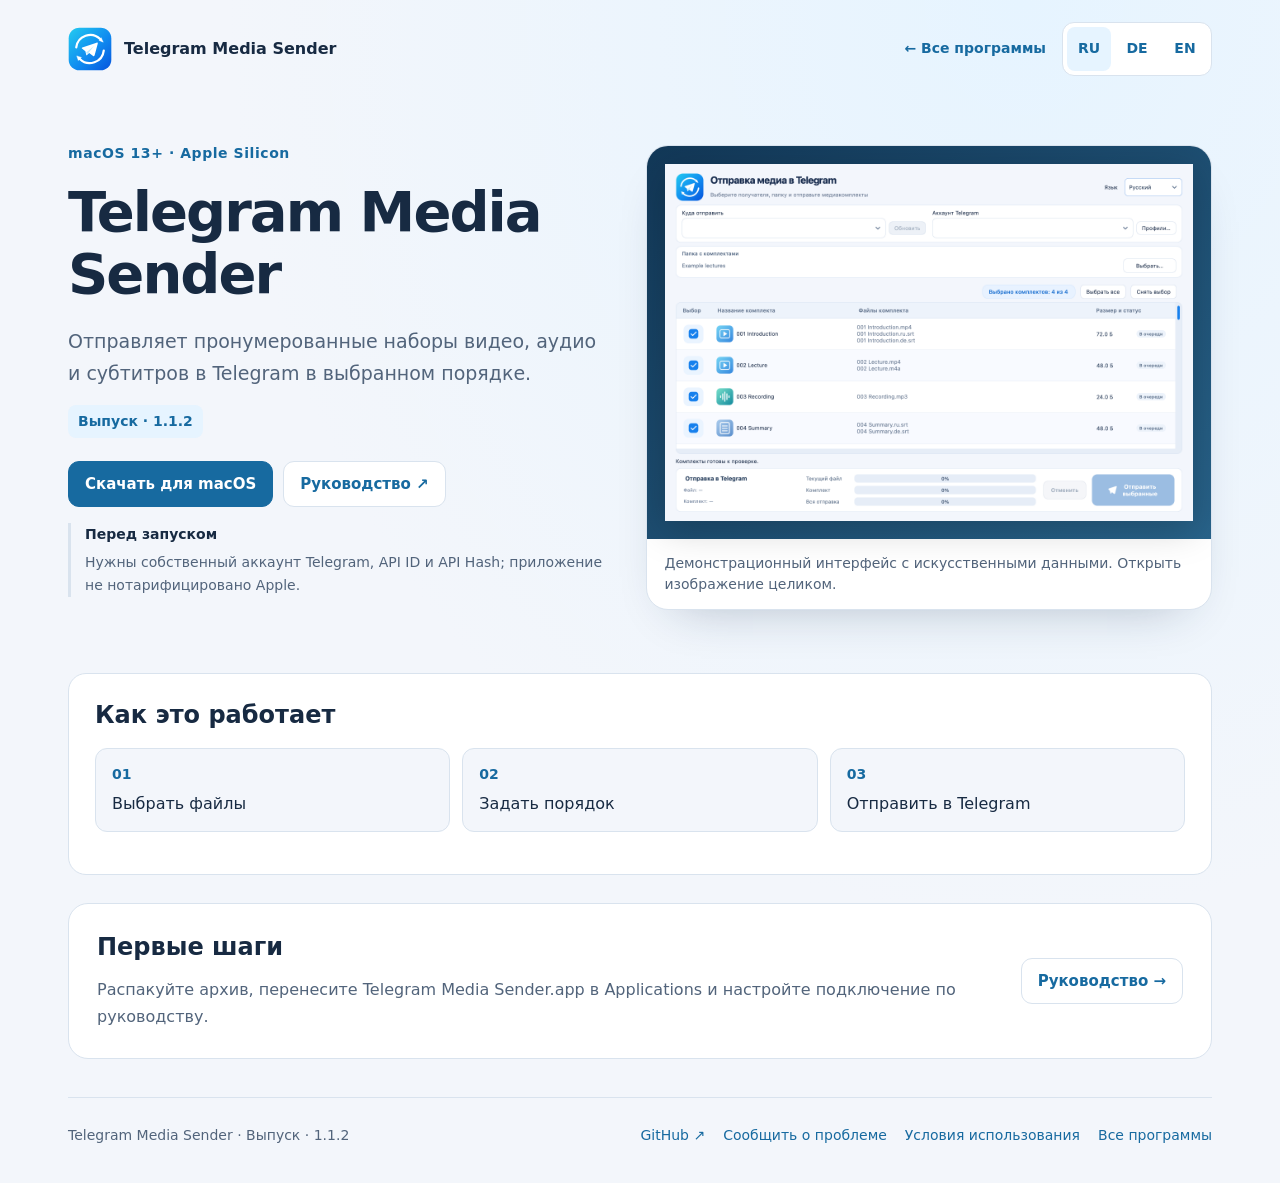
==== index.html @ 4ed30ca7 "Polish localized website navigation, screenshots and mobile layouts" ====
<!doctype html>
<html lang="ru"><head><meta charset="utf-8"><meta name="viewport" content="width=device-width,initial-scale=1"><meta name="description" content="Отправляет пронумерованные наборы видео, аудио и субтитров в Telegram в выбранном порядке."><title>Telegram Media Sender — Руководство · Выпуск · 1.1.2</title><link rel="icon" href="presentation-icon.svg"><link rel="stylesheet" href="presentation.css?v=20261022"></head>
<body style="--accent:#176aa0;--tint:#e6f4ff;--hero:#123858;--hero-end:#28638a"><div class="shell"><header class="top"><a class="brand" href="index-ru.html"><img src="presentation-icon.svg" width="44" height="44" alt="">Telegram Media Sender</a><div class="navigation"><a class="catalog-link" href="https://popovantondev.github.io/popovantondev/index-ru.html">← Все программы</a><nav class="languages" aria-label="Language"><a href="index-ru.html" lang="ru" hreflang="ru" aria-current="page">RU</a><a href="index-de.html" lang="de" hreflang="de">DE</a><a href="index-en.html" lang="en" hreflang="en">EN</a></nav></div></header>
<main id="content"><section class="product-hero"><div class="copy"><p class="eyebrow">macOS 13+ · Apple Silicon</p><h1>Telegram Media Sender</h1><p class="lead">Отправляет пронумерованные наборы видео, аудио и субтитров в Telegram в выбранном порядке.</p><span class="status release">Выпуск · 1.1.2</span><div class="actions"><a class="button primary" href="https://github.com/popovantondev/TelegramMediaSender/releases/tag/v1.1.2">Скачать для macOS</a><a class="button" href="Guide-ru.html">Руководство ↗</a></div><p class="requirements"><strong>Перед запуском</strong>Нужны собственный аккаунт Telegram, API ID и API Hash; приложение не нотарифицировано Apple.</p></div><figure class="preview"><a href="docs/images/app-ru.png"><img src="docs/images/app-ru.png" alt="Telegram Media Sender — Демонстрационный интерфейс с искусственными данными. Открыть изображение целиком." decoding="async"></a><figcaption>Демонстрационный интерфейс с искусственными данными. Открыть изображение целиком.</figcaption></figure></section>
<section class="process" aria-labelledby="process-title"><h2 id="process-title">Как это работает</h2><ol class="flow"><li>Выбрать файлы</li><li>Задать порядок</li><li>Отправить в Telegram</li></ol></section><section class="start"><div><h2>Первые шаги</h2><p>Распакуйте архив, перенесите Telegram Media Sender.app в Applications и настройте подключение по руководству.</p></div><div class="actions"><a class="button" href="Guide-ru.html">Руководство →</a></div></section></main>
<footer><span>Telegram Media Sender · Выпуск · 1.1.2</span><nav><a href="https://github.com/popovantondev/TelegramMediaSender">GitHub ↗</a><a href="https://github.com/popovantondev/TelegramMediaSender/issues/new/choose">Сообщить о проблеме</a><a href="https://github.com/popovantondev/TelegramMediaSender#readme">Условия использования</a><a href="https://popovantondev.github.io/popovantondev/index-ru.html">Все программы</a></nav></footer></div></body></html>
---- presentation.css ----
:root{color-scheme:light;--bg:#f3f6fb;--panel:#fff;--ink:#172a42;--muted:#52647b;--line:#d9e3ee;--accent:#225fba;--tint:#eaf2ff;--hero:#112d50;--hero-end:#23578d}
*{box-sizing:border-box}html{scroll-behavior:smooth;scroll-padding-top:24px}body{margin:0;background:radial-gradient(ellipse at 80% 0,var(--tint),transparent 55%),var(--bg);color:var(--ink);font:16px/1.65 system-ui,-apple-system,"Segoe UI",sans-serif}a{color:var(--accent);text-underline-offset:4px}a:focus-visible,summary:focus-visible{outline:3px solid var(--accent);outline-offset:4px}img{max-width:100%;height:auto}h1,h2,p{overflow-wrap:anywhere}h1{font-size:clamp(32px,4.5vw,56px);line-height:1.1;letter-spacing:-.035em;margin:12px 0 22px}h2{font-size:24px;line-height:1.3;margin:0 0 14px}p{margin:0 0 16px}.shell{max-width:1200px;margin:auto;padding:0 28px}.top{display:flex;justify-content:space-between;align-items:center;gap:20px;flex-wrap:wrap;padding:22px 0}.brand{display:flex;align-items:center;gap:12px;text-decoration:none;color:var(--ink);font-weight:750}.brand img{width:44px;height:44px;object-fit:contain}.navigation{display:flex;gap:16px;align-items:center;flex-wrap:wrap}.catalog-link{font-size:14px;font-weight:650;text-decoration:none}.languages{display:flex;gap:4px;border:1px solid var(--line);border-radius:12px;padding:4px;background:var(--panel)}.languages a{display:inline-flex;min-width:44px;min-height:44px;align-items:center;justify-content:center;border-radius:8px;text-decoration:none;font-size:14px;font-weight:700}.languages a[aria-current]{background:var(--tint)}.product-hero{display:grid;grid-template-columns:minmax(0,1fr) minmax(0,1.05fr);gap:38px;align-items:center;margin:20px 0 36px}.copy{min-width:0;padding:24px 0}.eyebrow{color:var(--accent);font-size:14px;font-weight:700;letter-spacing:.04em}.lead{font-size:19px;color:var(--muted)}.status{display:inline-block;border-radius:8px;padding:5px 10px;background:var(--tint);font-size:14px;font-weight:700;color:var(--accent)}.actions{display:flex;align-items:center;flex-wrap:wrap;gap:10px;margin:23px 0 16px}.button{display:inline-flex;align-items:center;justify-content:center;min-height:46px;padding:10px 16px;border:1px solid var(--line);border-radius:11px;background:var(--panel);color:var(--accent);font-size:15px;line-height:1.4;font-weight:700;text-decoration:none;max-width:100%;overflow-wrap:anywhere}.button.primary{background:var(--accent);color:#fff;border-color:var(--accent)}.button:hover{filter:brightness(.96)}.requirements{font-size:14px;color:var(--muted);padding-left:14px;border-left:3px solid var(--line)}.requirements strong{display:block;color:var(--ink);margin-bottom:5px}.preview{margin:0;min-width:0;border:1px solid var(--line);border-radius:22px;overflow:hidden;background:var(--panel);box-shadow:0 22px 50px -30px #162b4855}.preview>a{display:grid;place-items:center;padding:18px;background:linear-gradient(145deg,var(--hero),var(--hero-end));min-height:260px}.preview img{display:block;width:auto;max-width:100%;max-height:520px;object-fit:contain;filter:drop-shadow(0 8px 18px #0003)}figcaption{font-size:14px;color:var(--muted);padding:14px 18px;line-height:1.5}.process{border:1px solid var(--line);border-radius:18px;background:var(--panel);padding:26px;margin:26px 0}.flow{list-style:none;display:grid;grid-template-columns:repeat(3,minmax(0,1fr));padding:0;gap:12px;counter-reset:step}.flow li{padding:14px 16px;border:1px solid var(--line);border-radius:12px;background:var(--bg);overflow-wrap:anywhere}.flow li:before{counter-increment:step;content:counter(step,decimal-leading-zero);display:block;font-size:14px;color:var(--accent);font-weight:700;margin-bottom:5px}.start{display:grid;grid-template-columns:minmax(0,1fr) auto;gap:24px;align-items:center;padding:28px;border-radius:20px;background:var(--panel);border:1px solid var(--line);margin:28px 0 38px}.start p{color:var(--muted);margin:0}.start .actions{margin:0}.notice{padding:14px 16px;background:var(--tint);border-radius:12px;font-size:15px;color:var(--ink)}footer{display:flex;gap:16px;flex-wrap:wrap;justify-content:space-between;border-top:1px solid var(--line);padding:26px 0 36px;font-size:14px;color:var(--muted)}footer nav{display:flex;gap:18px;flex-wrap:wrap}footer a{text-decoration:none}main:focus{outline:none}
@media(max-width:900px){.product-hero{gap:24px}.lead{font-size:17px}.shell{padding:0 22px}}
@media(max-width:760px){.product-hero{grid-template-columns:1fr;margin-top:0;gap:14px}.copy{padding:12px 0}.preview>a{min-height:0}.preview img{max-height:450px}.flow{grid-template-columns:1fr}.start{grid-template-columns:1fr;padding:22px}.process{padding:22px}.top{gap:14px}.navigation{width:100%;justify-content:space-between}.shell{padding:0 18px}}
@media(prefers-reduced-motion:reduce){html{scroll-behavior:auto}*,*:before,*:after{animation:none!important;transition:none!important}}
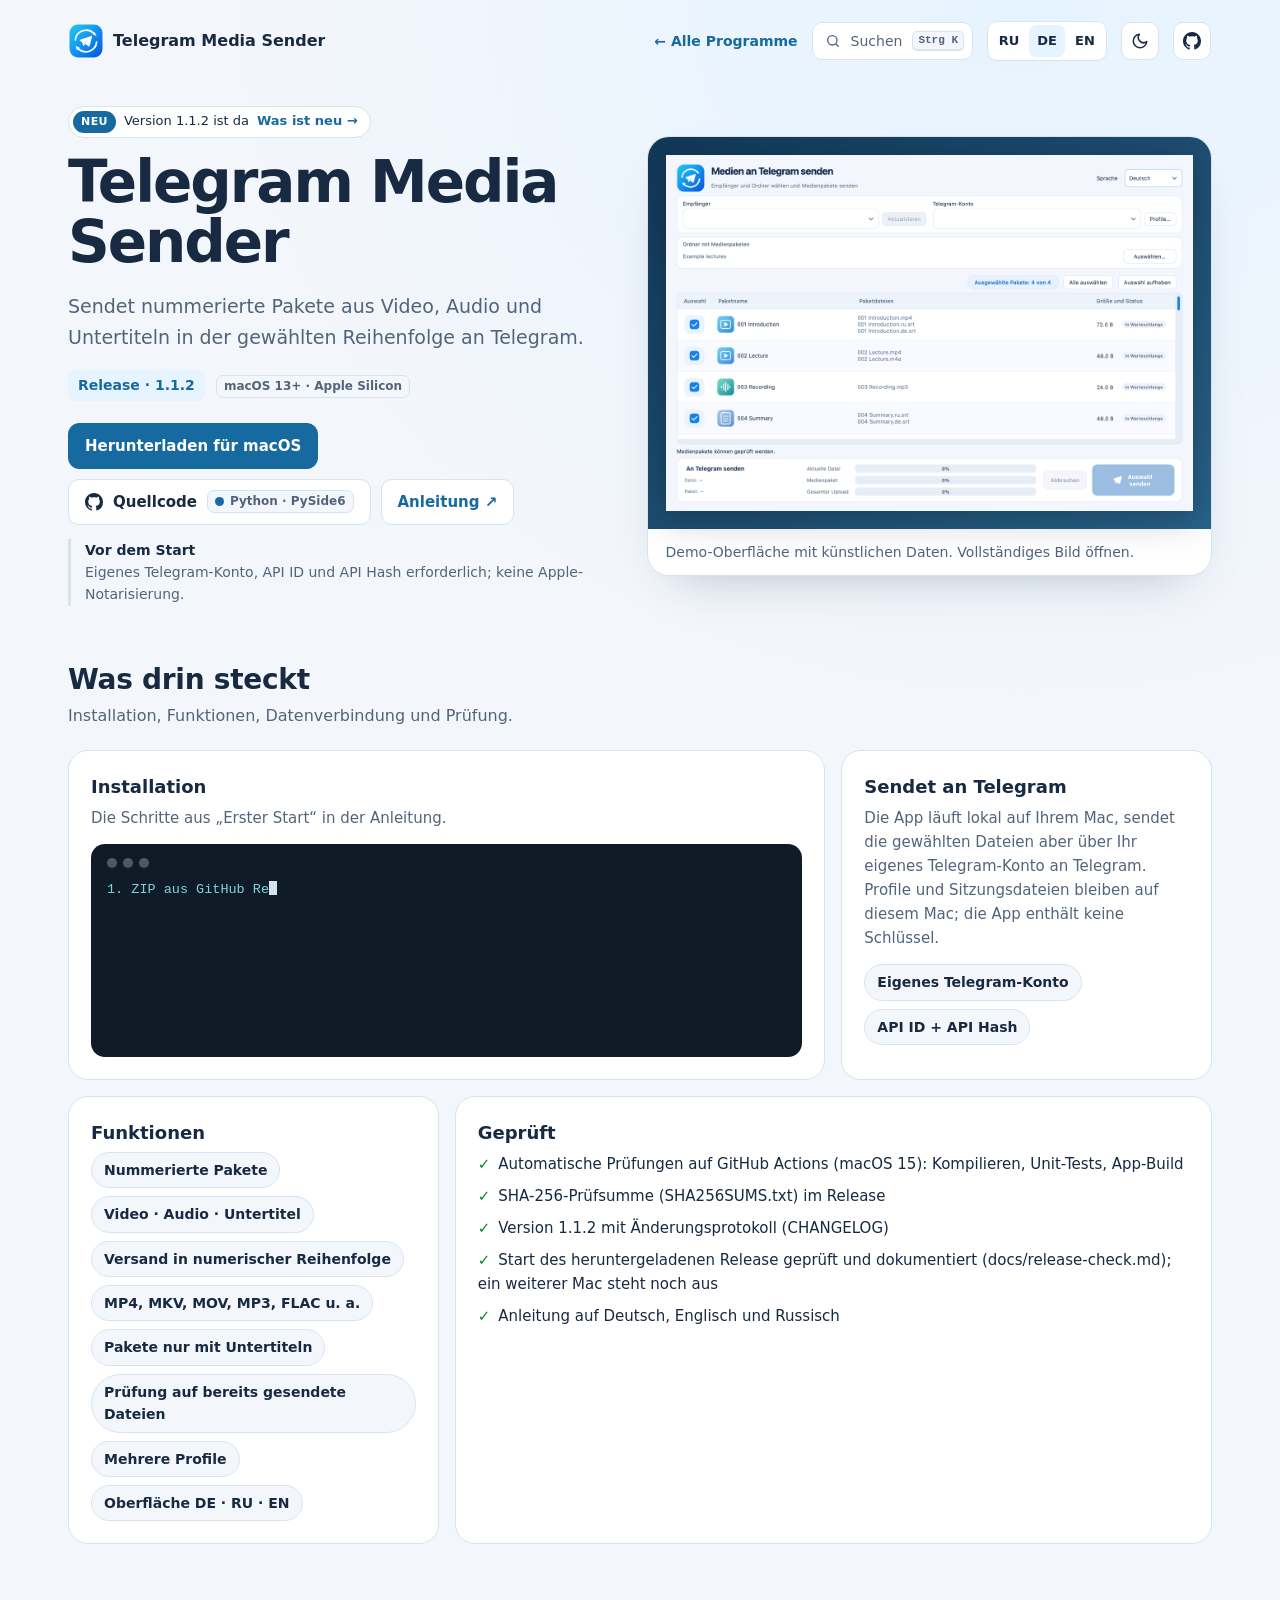
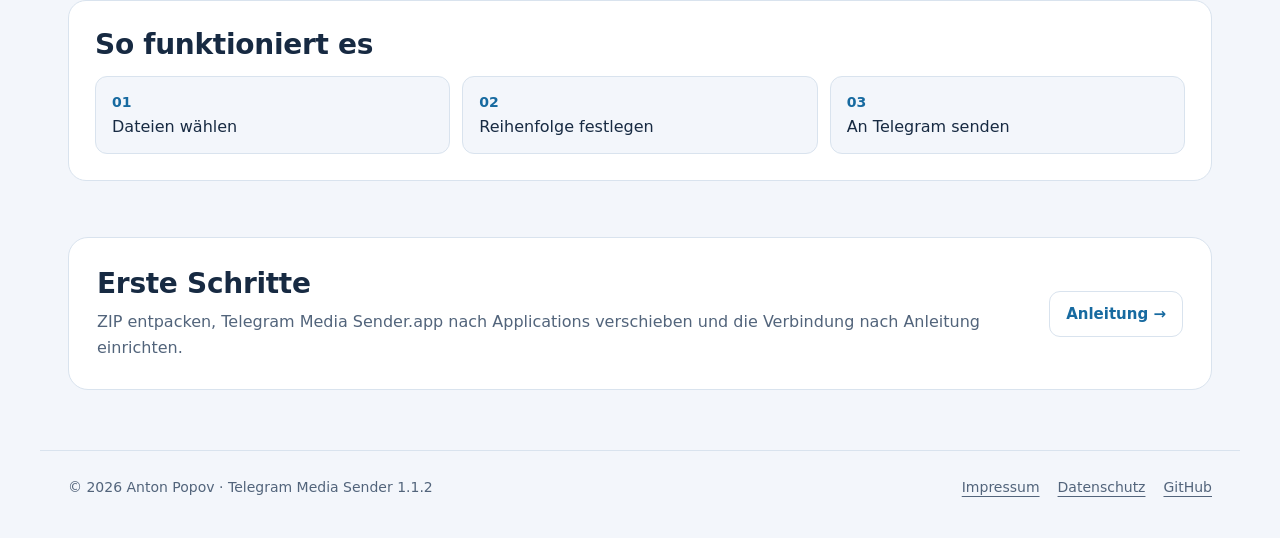
==== commit 9aad2167: "Polish project site and documentation - German root pages (index.html, README.md), English and Russi" ====
--- a/index.html
+++ b/index.html
@@ -1,6 +1,73 @@
 <!doctype html>
-<html lang="ru"><head><meta charset="utf-8"><meta name="viewport" content="width=device-width,initial-scale=1"><meta name="description" content="Отправляет пронумерованные наборы видео, аудио и субтитров в Telegram в выбранном порядке."><title>Telegram Media Sender — Руководство · Выпуск · 1.1.2</title><link rel="icon" href="presentation-icon.svg"><link rel="stylesheet" href="presentation.css?v=20261022"></head>
-<body style="--accent:#176aa0;--tint:#e6f4ff;--hero:#123858;--hero-end:#28638a"><div class="shell"><header class="top"><a class="brand" href="index-ru.html"><img src="presentation-icon.svg" width="44" height="44" alt="">Telegram Media Sender</a><div class="navigation"><a class="catalog-link" href="https://popovantondev.github.io/popovantondev/index-ru.html">← Все программы</a><nav class="languages" aria-label="Language"><a href="index-ru.html" lang="ru" hreflang="ru" aria-current="page">RU</a><a href="index-de.html" lang="de" hreflang="de">DE</a><a href="index-en.html" lang="en" hreflang="en">EN</a></nav></div></header>
-<main id="content"><section class="product-hero"><div class="copy"><p class="eyebrow">macOS 13+ · Apple Silicon</p><h1>Telegram Media Sender</h1><p class="lead">Отправляет пронумерованные наборы видео, аудио и субтитров в Telegram в выбранном порядке.</p><span class="status release">Выпуск · 1.1.2</span><div class="actions"><a class="button primary" href="https://github.com/popovantondev/TelegramMediaSender/releases/tag/v1.1.2">Скачать для macOS</a><a class="button" href="Guide-ru.html">Руководство ↗</a></div><p class="requirements"><strong>Перед запуском</strong>Нужны собственный аккаунт Telegram, API ID и API Hash; приложение не нотарифицировано Apple.</p></div><figure class="preview"><a href="docs/images/app-ru.png"><img src="docs/images/app-ru.png" alt="Telegram Media Sender — Демонстрационный интерфейс с искусственными данными. Открыть изображение целиком." decoding="async"></a><figcaption>Демонстрационный интерфейс с искусственными данными. Открыть изображение целиком.</figcaption></figure></section>
-<section class="process" aria-labelledby="process-title"><h2 id="process-title">Как это работает</h2><ol class="flow"><li>Выбрать файлы</li><li>Задать порядок</li><li>Отправить в Telegram</li></ol></section><section class="start"><div><h2>Первые шаги</h2><p>Распакуйте архив, перенесите Telegram Media Sender.app в Applications и настройте подключение по руководству.</p></div><div class="actions"><a class="button" href="Guide-ru.html">Руководство →</a></div></section></main>
-<footer><span>Telegram Media Sender · Выпуск · 1.1.2</span><nav><a href="https://github.com/popovantondev/TelegramMediaSender">GitHub ↗</a><a href="https://github.com/popovantondev/TelegramMediaSender/issues/new/choose">Сообщить о проблеме</a><a href="https://github.com/popovantondev/TelegramMediaSender#readme">Условия использования</a><a href="https://popovantondev.github.io/popovantondev/index-ru.html">Все программы</a></nav></footer></div></body></html>+<html lang="de">
+<head>
+<meta charset="utf-8">
+<meta name="viewport" content="width=device-width,initial-scale=1">
+<meta name="color-scheme" content="light dark">
+<meta name="description" content="Sendet nummerierte Pakete aus Video, Audio und Untertiteln in der gewählten Reihenfolge an Telegram.">
+<title>Telegram Media Sender — Anleitung · Release · 1.1.2</title>
+<link rel="icon" href="presentation-icon.svg">
+<script src="assets/kit/kit-theme.js"></script><link rel="stylesheet" href="assets/kit/kit.css?v=2026.11.05-1"><script src="assets/kit/programs.js?v=2026.11.05-1" defer></script><script src="assets/kit/kit.js?v=2026.11.05-1" defer></script>
+<link rel="stylesheet" href="presentation.css?v=2026.11.05-1">
+</head>
+<body class="ppk-page">
+<a class="ppk-skip" href="#main">Zum Inhalt</a>
+<div class="ppk-nav-wrap" id="ppk-nav-wrap">
+  <nav class="ppk-nav" aria-label="Hauptnavigation">
+    <a class="ppk-brand" href="index.html"><img src="presentation-icon.svg" alt="" width="34" height="34"><span>Telegram Media Sender</span></a>
+    <span class="ppk-spacer"></span>
+    <a class="ppk-back" href="https://popovantondev.github.io/popovantondev/index.html">← Alle Programme</a>
+    <button class="ppk-search-btn" type="button" data-ppk-open-search aria-label="Programme durchsuchen"><span>Suchen</span><kbd>Strg K</kbd></button>
+    <div class="ppk-langs"><a href="index-ru.html" lang="ru" hreflang="ru">RU</a><a href="index.html" lang="de" hreflang="de" aria-current="page">DE</a><a href="index-en.html" lang="en" hreflang="en">EN</a></div>
+    <button class="ppk-icon-btn ppk-theme-btn" type="button" data-ppk-theme aria-label="Farbschema wechseln"></button>
+    <a class="ppk-icon-btn ppk-gh-btn" href="https://github.com/popovantondev/TelegramMediaSender" aria-label="GitHub"></a>
+  </nav>
+</div>
+<main class="ppk-shell" id="main">
+<div class="ppk-hero">
+<div>
+<a class="ppk-pill" href="https://github.com/popovantondev/TelegramMediaSender/releases/tag/v1.1.2"><span class="ppk-new">NEU</span><span>Version 1.1.2 ist da</span> <span class="ppk-more">Was ist neu →</span></a>
+<h1>Telegram Media Sender</h1>
+<p class="ppk-lead">Sendet nummerierte Pakete aus Video, Audio und Untertiteln in der gewählten Reihenfolge an Telegram.</p>
+<span class="ppk-status">Release · 1.1.2</span> <span class="ppk-chip ppk-meta-chip">macOS 13+ · Apple Silicon</span>
+<div class="ppk-actions">
+<a class="ppk-btn ppk-btn-primary" href="https://github.com/popovantondev/TelegramMediaSender/releases/tag/v1.1.2">Herunterladen für macOS</a>
+<a class="ppk-btn ppk-btn-gh" href="https://github.com/popovantondev/TelegramMediaSender">Quellcode <span class="ppk-chip"><i class="ppk-dot"></i>Python · PySide6</span></a>
+<a class="ppk-btn" href="Guide-de.html">Anleitung ↗</a>
+</div>
+<p class="ppk-requirements"><strong>Vor dem Start</strong>Eigenes Telegram-Konto, API ID und API Hash erforderlich; keine Apple-Notarisierung.</p>
+
+</div>
+<figure class="ppk-preview">
+<div class="ppk-stage"><a href="docs/images/app-de.png"><img src="docs/images/app-de.png" alt="Telegram Media Sender — Demo-Oberfläche mit künstlichen Daten. Vollständiges Bild öffnen." decoding="async"></a></div>
+<figcaption>Demo-Oberfläche mit künstlichen Daten. Vollständiges Bild öffnen.</figcaption>
+</figure>
+</div>
+
+<section class="ppk-bento-section ppk-section ppk-reveal">
+<h2>Was drin steckt</h2>
+<p class="ppk-sub">Installation, Funktionen, Datenverbindung und Prüfung.</p>
+<div class="ppk-bento">
+<div class="ppk-tile ppk-wide"><h3>Installation</h3><p>Die Schritte aus „Erster Start“ in der Anleitung.</p><div class="ppk-term" role="group" aria-label="Installation"><div class="ppk-term-bar"><i></i><i></i><i></i></div><div class="ppk-term-out"><div class="ppk-ps">1. ZIP aus GitHub Releases laden und entpacken</div><div class="ppk-ps">2. App in den Ordner „Programme“ verschieben</div><div class="ppk-dim">   Blockiert Gatekeeper: Systemeinstellungen → Datenschutz &amp; Sicherheit → Dennoch öffnen</div><div class="ppk-ps">3. Profil mit Telefonnummer, API ID und API Hash anlegen</div><div class="ppk-ps">4. Anmeldecode eingeben, bei Bedarf das Passwort der Zwei-Schritt-Verifizierung</div><div class="ppk-ok">5. Chats laden, Zielchat wählen, Pakete markieren, senden</div></div></div></div>
+<div class="ppk-tile"><h3>Sendet an Telegram</h3><p>Die App läuft lokal auf Ihrem Mac, sendet die gewählten Dateien aber über Ihr eigenes Telegram-Konto an Telegram. Profile und Sitzungsdateien bleiben auf diesem Mac; die App enthält keine Schlüssel.</p><div class="ppk-chips"><span>Eigenes Telegram-Konto</span><span>API ID + API Hash</span></div></div>
+<div class="ppk-tile"><h3>Funktionen</h3><div class="ppk-chips"><span>Nummerierte Pakete</span><span>Video · Audio · Untertitel</span><span>Versand in numerischer Reihenfolge</span><span>MP4, MKV, MOV, MP3, FLAC u. a.</span><span>Pakete nur mit Untertiteln</span><span>Prüfung auf bereits gesendete Dateien</span><span>Mehrere Profile</span><span>Oberfläche DE · RU · EN</span></div></div>
+<div class="ppk-tile ppk-wide"><h3>Geprüft</h3><ul class="ppk-checks"><li>Automatische Prüfungen auf GitHub Actions (macOS 15): Kompilieren, Unit-Tests, App-Build</li><li>SHA-256-Prüfsumme (SHA256SUMS.txt) im Release</li><li>Version 1.1.2 mit Änderungsprotokoll (CHANGELOG)</li><li>Start des heruntergeladenen Release geprüft und dokumentiert (docs/release-check.md); ein weiterer Mac steht noch aus</li><li>Anleitung auf Deutsch, Englisch und Russisch</li></ul></div>
+</div>
+</section>
+
+<section class="ppk-section ppk-process ppk-reveal" aria-labelledby="process-title">
+<h2 id="process-title">So funktioniert es</h2>
+<ol class="ppk-flow"><li>Dateien wählen</li><li>Reihenfolge festlegen</li><li>An Telegram senden</li></ol>
+</section>
+
+<section class="ppk-section ppk-start ppk-reveal">
+<div><h2>Erste Schritte</h2><p>ZIP entpacken, Telegram Media Sender.app nach Applications verschieben und die Verbindung nach Anleitung einrichten.</p></div>
+<div class="ppk-actions"><a class="ppk-btn" href="Guide-de.html">Anleitung →</a></div>
+</section>
+</main>
+<footer class="ppk-footer">
+  <span>© 2026 Anton Popov · Telegram Media Sender 1.1.2</span>
+  <nav aria-label="Rechtliches"><a href="https://popovantondev.github.io/popovantondev/impressum.html">Impressum</a><a href="https://popovantondev.github.io/popovantondev/datenschutz.html">Datenschutz</a><a href="https://github.com/popovantondev/TelegramMediaSender">GitHub</a></nav>
+</footer>
+</body>
+</html>
--- a/assets/kit/kit.css
+++ b/assets/kit/kit.css
@@ -0,0 +1,244 @@
+/* popovantondev shared kit: tokens, header, search palette, components, footer.
+   Everything is prefixed ppk-. Pages set their accent in their own CSS (see demo.html).
+   Kit tokens have zero specificity (:where), so any page rule overrides them regardless of load order. */
+
+/* ---------- tokens ---------- */
+:where(:root){color-scheme:light;
+  --ppk-bg:#f3f6fb;--ppk-panel:#ffffff;--ppk-ink:#172a42;--ppk-muted:#52647b;--ppk-line:#d9e3ee;
+  --ppk-accent:#0f6f7c;--ppk-accent-ink:#ffffff;--ppk-tint:#e2f2f3;--ppk-hero:#0c3a45;--ppk-hero-end:#1b6b78;
+  --ppk-glass:rgba(255,255,255,.76);--ppk-term:#0f1b26;--ppk-term-ink:#d6e4ef;--ppk-term-ps:#7fd4dc;--ppk-term-ok:#6ee787;--ppk-term-dim:#8fa3b6;
+  --ppk-ok:#15803d;--ppk-ok-bg:#dcfce7;--ppk-ok-fg:#166534;--ppk-warn-bg:#fef3c7;--ppk-warn-fg:#92400e;
+  --ppk-focus:#1a5fd0;--ppk-shadow:0 22px 50px -30px rgba(22,43,72,.35);
+  --ppk-radius-s:8px;--ppk-radius-m:12px;--ppk-radius-l:20px;--ppk-radius-pill:999px;
+  --ppk-font:system-ui,-apple-system,"Segoe UI",sans-serif;--ppk-mono:ui-monospace,"Cascadia Code",Consolas,monospace;--ppk-shell:1200px}
+:where([data-theme="dark"]){color-scheme:dark;
+  --ppk-bg:#0c131b;--ppk-panel:#131d28;--ppk-ink:#e5edf5;--ppk-muted:#9badbf;--ppk-line:#233142;
+  --ppk-accent:#3cc1cc;--ppk-accent-ink:#03262b;--ppk-tint:#11343a;--ppk-hero:#082a32;--ppk-hero-end:#145a65;
+  --ppk-glass:rgba(19,29,40,.76);--ppk-term:#070d13;--ppk-term-ink:#d6e4ef;--ppk-term-ps:#7fd4dc;--ppk-term-ok:#6ee787;--ppk-term-dim:#8fa3b6;
+  --ppk-ok:#4ade80;--ppk-ok-bg:#14532d;--ppk-ok-fg:#bbf7d0;--ppk-warn-bg:#78350f;--ppk-warn-fg:#fde68a;
+  --ppk-focus:#7ab8ff;--ppk-shadow:0 22px 50px -30px rgba(0,0,0,.7)}
+@media (prefers-color-scheme:dark){:where(:root:not([data-theme])){color-scheme:dark;
+  --ppk-bg:#0c131b;--ppk-panel:#131d28;--ppk-ink:#e5edf5;--ppk-muted:#9badbf;--ppk-line:#233142;
+  --ppk-accent:#3cc1cc;--ppk-accent-ink:#03262b;--ppk-tint:#11343a;--ppk-hero:#082a32;--ppk-hero-end:#145a65;
+  --ppk-glass:rgba(19,29,40,.76);--ppk-term:#070d13;--ppk-term-ink:#d6e4ef;--ppk-term-ps:#7fd4dc;--ppk-term-ok:#6ee787;--ppk-term-dim:#8fa3b6;
+  --ppk-ok:#4ade80;--ppk-ok-bg:#14532d;--ppk-ok-fg:#bbf7d0;--ppk-warn-bg:#78350f;--ppk-warn-fg:#fde68a;
+  --ppk-focus:#7ab8ff;--ppk-shadow:0 22px 50px -30px rgba(0,0,0,.7)}}
+
+/* ---------- base (only inside pages that opt in with class ppk-page on body) ---------- */
+.ppk-page{margin:0;background:radial-gradient(ellipse at 80% 0,var(--ppk-tint),transparent 55%),var(--ppk-bg);background-attachment:fixed;color:var(--ppk-ink);font:16px/1.6 var(--ppk-font);transition:background-color .3s,color .3s}
+.ppk-page *,.ppk-page *::before,.ppk-page *::after{box-sizing:border-box}
+:where(.ppk-page a){color:var(--ppk-accent);text-underline-offset:4px}
+:where(.ppk-page img){max-width:100%;height:auto}
+:where(.ppk-page button){font:inherit;color:inherit}
+.ppk-page :focus-visible,.ppk-overlay :focus-visible,.ppk-nav-wrap :focus-visible,.ppk-footer :focus-visible{outline:3px solid var(--ppk-focus);outline-offset:3px}
+:where(.ppk-page h1),.ppk-title{font-size:clamp(34px,4.6vw,58px);line-height:1.05;letter-spacing:-.035em;margin:14px 0 18px}
+:where(.ppk-page h2),.ppk-h2{font-size:clamp(22px,2.4vw,28px);line-height:1.25;letter-spacing:-.01em;margin:0 0 6px}
+.ppk-page [hidden],.ppk-overlay[hidden]{display:none!important}
+.ppk-shell{max-width:var(--ppk-shell);margin:0 auto;padding:0 28px}
+.ppk-section{margin:56px 0;position:relative}
+.ppk-sub{color:var(--ppk-muted);margin:0 0 22px}
+.ppk-sr-only{position:absolute!important;width:1px;height:1px;margin:-1px;padding:0;overflow:hidden;clip:rect(0 0 0 0);white-space:nowrap;border:0}
+.ppk-skip{position:absolute;left:12px;top:-60px;z-index:200;background:var(--ppk-panel);color:var(--ppk-ink);border:2px solid var(--ppk-focus);border-radius:var(--ppk-radius-m);padding:8px 14px;font-weight:700;text-decoration:none}
+.ppk-skip:focus{top:12px}
+html.ppk-lock{overflow:hidden}
+
+/* ---------- icons (CSS masks, work without JS and without inline SVG) ---------- */
+.ppk-search-btn::before,.ppk-gh-btn::before,.ppk-theme-btn::before,.ppk-btn-gh::before{content:"";flex:none;background:currentColor;-webkit-mask:var(--ppk-ico) center/contain no-repeat;mask:var(--ppk-ico) center/contain no-repeat}
+.ppk-search-btn::before{--ppk-ico:url("data:image/svg+xml,%3Csvg xmlns='http://www.w3.org/2000/svg' viewBox='0 0 24 24' fill='none' stroke='black' stroke-width='2' stroke-linecap='round'%3E%3Ccircle cx='11' cy='11' r='7'/%3E%3Cpath d='m20 20-3.5-3.5'/%3E%3C/svg%3E");width:16px;height:16px}
+.ppk-gh-btn::before,.ppk-btn-gh::before{--ppk-ico:url("data:image/svg+xml,%3Csvg xmlns='http://www.w3.org/2000/svg' viewBox='0 0 16 16'%3E%3Cpath d='M8 0C3.58 0 0 3.58 0 8c0 3.54 2.29 6.53 5.47 7.59.4.07.55-.17.55-.38 0-.19-.01-.82-.01-1.49-2.01.37-2.53-.49-2.69-.94-.09-.23-.48-.94-.82-1.13-.28-.15-.68-.52-.01-.53.63-.01 1.08.58 1.23.82.72 1.21 1.87.87 2.33.66.07-.52.28-.87.51-1.07-1.78-.2-3.64-.89-3.64-3.95 0-.87.31-1.59.82-2.15-.08-.2-.36-1.02.08-2.12 0 0 .67-.21 2.2.82.64-.18 1.32-.27 2-.27.68 0 1.36.09 2 .27 1.53-1.04 2.2-.82 2.2-.82.44 1.1.16 1.92.08 2.12.51.56.82 1.27.82 2.15 0 3.07-1.87 3.75-3.65 3.95.29.25.54.73.54 1.48 0 1.07-.01 1.93-.01 2.2 0 .21.15.46.55.38A8.013 8.013 0 0 0 16 8c0-4.42-3.58-8-8-8z'/%3E%3C/svg%3E");width:18px;height:18px}
+.ppk-theme-btn::before{--ppk-ico:url("data:image/svg+xml,%3Csvg xmlns='http://www.w3.org/2000/svg' viewBox='0 0 24 24' fill='none' stroke='black' stroke-width='2' stroke-linecap='round' stroke-linejoin='round'%3E%3Cpath d='M21 12.8A9 9 0 1 1 11.2 3a7 7 0 0 0 9.8 9.8z'/%3E%3C/svg%3E");width:18px;height:18px}
+:root[data-theme="dark"] .ppk-theme-btn::before{--ppk-ico:url("data:image/svg+xml,%3Csvg xmlns='http://www.w3.org/2000/svg' viewBox='0 0 24 24' fill='none' stroke='black' stroke-width='2' stroke-linecap='round'%3E%3Ccircle cx='12' cy='12' r='4.5'/%3E%3Cpath d='M12 2v2M12 20v2M4.9 4.9l1.4 1.4M17.7 17.7l1.4 1.4M2 12h2M20 12h2M4.9 19.1l1.4-1.4M17.7 6.3l1.4-1.4'/%3E%3C/svg%3E")}
+@media (prefers-color-scheme:dark){:root:not([data-theme]) .ppk-theme-btn::before{--ppk-ico:url("data:image/svg+xml,%3Csvg xmlns='http://www.w3.org/2000/svg' viewBox='0 0 24 24' fill='none' stroke='black' stroke-width='2' stroke-linecap='round'%3E%3Ccircle cx='12' cy='12' r='4.5'/%3E%3Cpath d='M12 2v2M12 20v2M4.9 4.9l1.4 1.4M17.7 17.7l1.4 1.4M2 12h2M20 12h2M4.9 19.1l1.4-1.4M17.7 6.3l1.4-1.4'/%3E%3C/svg%3E")}}
+.ppk-search-btn:has(svg)::before,.ppk-icon-btn:has(svg)::before,.ppk-btn-gh:has(svg)::before{display:none}
+
+/* ---------- header: static markup, JS only improves it ---------- */
+.ppk-nav-wrap{position:sticky;top:0;z-index:40;padding:10px 0 0;transition:padding .3s}
+.ppk-nav-wrap.ppk-floating{padding-inline:8px}
+.ppk-nav{max-width:var(--ppk-shell);margin:0 auto;display:flex;align-items:center;gap:14px;padding:10px 28px;border:1px solid transparent;border-radius:0;font:14px/1.3 var(--ppk-font);color:var(--ppk-ink);transition:max-width .35s cubic-bezier(.2,.8,.2,1),padding .35s cubic-bezier(.2,.8,.2,1),border-radius .35s,background-color .35s,box-shadow .35s}
+.ppk-nav *,.ppk-nav *::before,.ppk-nav *::after{box-sizing:border-box}
+.ppk-floating .ppk-nav{max-width:980px;padding:8px 10px 8px 16px;border-color:var(--ppk-line);border-radius:var(--ppk-radius-pill);background:var(--ppk-glass);-webkit-backdrop-filter:blur(14px) saturate(1.4);backdrop-filter:blur(14px) saturate(1.4);box-shadow:0 10px 30px -18px rgba(0,0,0,.35)}
+.ppk-brand{display:flex;align-items:center;gap:10px;min-width:0;font-size:16px;font-weight:750;color:var(--ppk-ink);text-decoration:none;white-space:nowrap}
+.ppk-brand img{width:34px;height:34px;flex:none;border-radius:9px}
+.ppk-brand span{overflow:hidden;text-overflow:ellipsis}
+.ppk-spacer{flex:1}
+.ppk-back{display:inline-flex;align-items:center;min-height:38px;font-size:14px;font-weight:650;color:var(--ppk-accent);text-decoration:none;white-space:nowrap}
+.ppk-back:hover{text-decoration:underline;text-underline-offset:4px}
+.ppk-search-btn{display:none;align-items:center;gap:10px;min-height:38px;padding:6px 8px 6px 12px;border:1px solid var(--ppk-line);border-radius:10px;background:var(--ppk-panel);color:var(--ppk-muted);font:inherit;font-size:14px;cursor:pointer;transition:border-color .2s}
+.ppk-search-btn:hover{border-color:var(--ppk-accent)}
+html.ppk-js .ppk-search-btn{display:flex}
+.ppk-search-btn kbd,.ppk-kbd{font:600 11px/1 var(--ppk-mono);border:1px solid var(--ppk-line);border-bottom-width:2px;border-radius:5px;padding:3px 5px;color:var(--ppk-muted);background:var(--ppk-bg)}
+.ppk-langs{display:flex;gap:2px;padding:3px;border:1px solid var(--ppk-line);border-radius:10px;background:var(--ppk-panel)}
+.ppk-langs a{display:grid;place-items:center;min-width:36px;min-height:32px;border-radius:7px;color:var(--ppk-ink);font-size:13px;font-weight:700;text-decoration:none}
+.ppk-langs a:hover{background:var(--ppk-bg)}
+.ppk-langs a[aria-current]{background:var(--ppk-tint);color:var(--ppk-ink)}
+.ppk-icon-btn{display:grid;place-items:center;width:38px;height:38px;padding:0;border:1px solid var(--ppk-line);border-radius:10px;background:var(--ppk-panel);color:var(--ppk-ink);text-decoration:none;cursor:pointer;transition:border-color .2s}
+.ppk-icon-btn:hover{border-color:var(--ppk-accent)}
+.ppk-icon-btn svg{width:18px;height:18px}
+html:not(.ppk-js) .ppk-theme-btn{display:none}
+
+/* ---------- hero parts ---------- */
+.ppk-hero{display:grid;grid-template-columns:minmax(0,1fr) minmax(0,1.05fr);gap:40px;align-items:center;margin:34px 0 10px}
+.ppk-hero>*{min-width:0}
+.ppk-pill{display:inline-flex;align-items:center;gap:8px;max-width:100%;padding:4px 12px 4px 4px;border:1px solid var(--ppk-line);border-radius:var(--ppk-radius-pill);background:var(--ppk-panel);color:var(--ppk-ink);font-size:13px;text-decoration:none;transition:border-color .2s,transform .2s}
+.ppk-pill:hover{border-color:var(--ppk-accent);transform:translateY(-1px)}
+.ppk-pill .ppk-new{flex:none;background:var(--ppk-accent);color:var(--ppk-accent-ink);border-radius:var(--ppk-radius-pill);padding:2px 8px;font-weight:800;font-size:11px;letter-spacing:.04em}
+.ppk-pill .ppk-more{color:var(--ppk-accent);font-weight:650;white-space:nowrap}
+.ppk-lead{margin:0 0 18px;color:var(--ppk-muted);font-size:19px}
+.ppk-status{display:inline-block;padding:4px 10px;border-radius:var(--ppk-radius-s);background:var(--ppk-tint);color:var(--ppk-accent);font-size:14px;font-weight:700}
+.ppk-actions{display:flex;flex-wrap:wrap;align-items:center;gap:10px;margin:22px 0 14px}
+.ppk-btn{display:inline-flex;align-items:center;gap:10px;min-height:46px;padding:10px 16px;border:1px solid var(--ppk-line);border-radius:11px;background:var(--ppk-panel);color:var(--ppk-accent);font-size:15px;font-weight:700;text-decoration:none;cursor:pointer;transition:transform .15s,box-shadow .2s,border-color .2s}
+.ppk-btn:hover{transform:translateY(-1px);box-shadow:0 8px 20px -12px rgba(0,0,0,.35);border-color:var(--ppk-accent)}
+.ppk-btn-primary{background:var(--ppk-accent);border-color:var(--ppk-accent);color:var(--ppk-accent-ink)}
+.ppk-btn-gh{color:var(--ppk-ink)}
+.ppk-chip{display:inline-flex;align-items:center;gap:6px;padding:1px 7px;border:1px solid var(--ppk-line);border-radius:7px;background:var(--ppk-bg);color:var(--ppk-muted);font-size:12px;font-weight:600}
+.ppk-dot{display:inline-block;width:9px;height:9px;border-radius:50%;background:var(--ppk-accent)}
+.ppk-requirements{margin:0;padding-left:14px;border-left:3px solid var(--ppk-line);color:var(--ppk-muted);font-size:14px}
+.ppk-requirements strong{display:block;color:var(--ppk-ink)}
+.ppk-preview{position:relative;margin:0;overflow:hidden;border:1px solid var(--ppk-line);border-radius:22px;background:var(--ppk-panel);box-shadow:var(--ppk-shadow)}
+.ppk-stage{display:grid;place-items:center;padding:18px;background:linear-gradient(145deg,var(--ppk-hero),var(--ppk-hero-end))}
+.ppk-stage img{display:block;width:auto;max-height:470px;filter:drop-shadow(0 8px 18px rgba(0,0,0,.25))}
+.ppk-preview figcaption{padding:12px 18px;color:var(--ppk-muted);font-size:14px}
+
+/* ---------- bento ---------- */
+.ppk-bento{display:grid;grid-template-columns:repeat(3,minmax(0,1fr));gap:16px}
+.ppk-tile{position:relative;min-width:0;overflow:hidden;padding:22px;border:1px solid var(--ppk-line);border-radius:var(--ppk-radius-l);background:var(--ppk-panel)}
+.ppk-tile h3{margin:0 0 4px;font-size:18px}
+.ppk-tile p{margin:0 0 14px;color:var(--ppk-muted);font-size:15px}
+.ppk-wide{grid-column:span 2}
+.ppk-term{min-height:178px;overflow:hidden;padding:14px 16px;border-radius:14px;background:var(--ppk-term);color:var(--ppk-term-ink);font:13.5px/1.75 var(--ppk-mono)}
+.ppk-term-bar{display:flex;gap:6px;margin-bottom:10px}
+.ppk-term-bar i{width:10px;height:10px;border-radius:50%;background:#4a586a}
+.ppk-term-out>div{overflow-wrap:anywhere}
+.ppk-term .ppk-ps{color:var(--ppk-term-ps)}
+.ppk-term .ppk-ok{color:var(--ppk-term-ok)}
+.ppk-term .ppk-dim{color:var(--ppk-term-dim)}
+.ppk-cursor{display:inline-block;width:8px;height:1.05em;background:var(--ppk-term-ink);vertical-align:-2px;animation:ppk-blink 1s steps(1) infinite}
+@keyframes ppk-blink{50%{opacity:0}}
+.ppk-chips{display:flex;flex-wrap:wrap;gap:8px}
+.ppk-chips span{padding:6px 12px;border:1px solid var(--ppk-line);border-radius:var(--ppk-radius-pill);background:var(--ppk-bg);font-size:14px;font-weight:600;transition:transform .2s,border-color .2s}
+.ppk-chips span:hover{transform:translateY(-2px);border-color:var(--ppk-accent)}
+.ppk-live{display:inline-flex;align-items:center;gap:8px;color:var(--ppk-ok);font-size:15px;font-weight:700}
+.ppk-live::before{content:"";width:10px;height:10px;border-radius:50%;background:var(--ppk-ok);box-shadow:0 0 0 0 rgba(22,163,74,.55);animation:ppk-pulse 2s infinite}
+@keyframes ppk-pulse{70%{box-shadow:0 0 0 10px rgba(22,163,74,0)}100%{box-shadow:0 0 0 0 rgba(22,163,74,0)}}
+.ppk-checks{display:grid;gap:8px;margin:0;padding:0;list-style:none;font-size:15px}
+.ppk-checks li::before{content:"\2713";margin-right:8px;color:var(--ppk-ok);font-weight:800}
+
+/* ---------- steps ---------- */
+.ppk-process{padding:26px;border:1px solid var(--ppk-line);border-radius:18px;background:var(--ppk-panel)}
+.ppk-flow{display:grid;grid-template-columns:repeat(3,minmax(0,1fr));gap:12px;margin:14px 0 0;padding:0;list-style:none;counter-reset:ppk-step}
+.ppk-flow li{padding:14px 16px;border:1px solid var(--ppk-line);border-radius:var(--ppk-radius-m);background:var(--ppk-bg)}
+.ppk-flow li::before{counter-increment:ppk-step;content:counter(ppk-step,decimal-leading-zero);display:block;color:var(--ppk-accent);font-size:14px;font-weight:700}
+
+/* ---------- tabs and program cards ---------- */
+.ppk-tabs{display:inline-flex;flex-wrap:wrap;gap:4px;padding:4px;border:1px solid var(--ppk-line);border-radius:14px;background:var(--ppk-panel)}
+.ppk-tabs button{padding:8px 14px;min-height:38px;border:0;border-radius:10px;background:transparent;color:var(--ppk-muted);font-size:14px;font-weight:650;cursor:pointer;transition:background-color .2s,color .2s}
+.ppk-tabs button:hover{color:var(--ppk-ink)}
+.ppk-tabs button[aria-selected="true"]{background:var(--ppk-accent);color:var(--ppk-accent-ink)}
+.ppk-app-grid{display:grid;grid-template-columns:repeat(auto-fill,minmax(230px,1fr));gap:12px;margin-top:16px}
+.ppk-app-card{display:flex;align-items:flex-start;gap:12px;padding:14px;border:1px solid var(--ppk-line);border-radius:14px;background:var(--ppk-panel);color:var(--ppk-ink);text-decoration:none;animation:ppk-fade .35s ease both;transition:border-color .2s,transform .2s}
+.ppk-app-card:hover{border-color:var(--ppk-accent);transform:translateY(-2px)}
+.ppk-app-card img{flex:none;width:36px;height:36px;border-radius:9px}
+.ppk-app-card b{display:block;font-size:15px}
+.ppk-app-card small{display:block;color:var(--ppk-muted);font-size:13px;line-height:1.4}
+@keyframes ppk-fade{from{opacity:0;transform:translateY(6px)}}
+
+/* ---------- demo frame ---------- */
+.ppk-demo{overflow:hidden;border:1px solid var(--ppk-line);border-radius:var(--ppk-radius-l);background:var(--ppk-panel);box-shadow:var(--ppk-shadow)}
+.ppk-demo-head{display:flex;flex-wrap:wrap;align-items:center;gap:10px;padding:12px 16px;border-bottom:1px solid var(--ppk-line);font-weight:700}
+.ppk-demo-label{margin-left:auto;padding:3px 10px;border-radius:var(--ppk-radius-pill);background:var(--ppk-warn-bg);color:var(--ppk-warn-fg);font-size:13px;font-weight:700}
+.ppk-demo-body{display:grid;grid-template-columns:220px minmax(0,1fr);min-height:250px}
+.ppk-demo-side{display:grid;align-content:start;gap:10px;padding:16px;border-right:1px solid var(--ppk-line);font-size:14px}
+.ppk-field{padding:8px 10px;border:1px solid var(--ppk-line);border-radius:10px;background:var(--ppk-bg)}
+.ppk-field small{display:block;color:var(--ppk-muted)}
+.ppk-demo-main{min-width:0;padding:16px}
+.ppk-rows{display:grid;gap:6px;margin:0 0 12px;padding:0;list-style:none}
+.ppk-rows li{display:grid;grid-template-columns:minmax(0,1fr) auto;gap:10px;align-items:center;padding:8px 12px;border:1px solid var(--ppk-line);border-radius:10px;font-size:14px;animation:ppk-fade .3s ease both}
+.ppk-rows li>:first-child{overflow-wrap:anywhere}
+.ppk-badge{padding:2px 8px;border-radius:6px;background:var(--ppk-tint);color:var(--ppk-ink);font-size:12px;font-weight:700}
+.ppk-badge-ok{background:var(--ppk-ok-bg);color:var(--ppk-ok-fg)}
+.ppk-badge-warn{background:var(--ppk-warn-bg);color:var(--ppk-warn-fg)}
+.ppk-progress{height:8px;margin:10px 0;overflow:hidden;border:1px solid var(--ppk-line);border-radius:99px;background:var(--ppk-bg)}
+.ppk-progress i{display:block;width:0;height:100%;background:var(--ppk-accent);transition:width .25s linear}
+.ppk-demo-empty{padding:24px 0;color:var(--ppk-muted);font-size:14px}
+.ppk-demo-done{color:var(--ppk-ok);font-weight:700}
+
+/* ---------- search palette (built by kit.js) ---------- */
+.ppk-overlay{position:fixed;inset:0;z-index:100;display:grid;place-items:start center;padding:12vh 16px 16px;background:rgba(8,15,24,.55);-webkit-backdrop-filter:blur(3px);backdrop-filter:blur(3px);font:16px/1.5 var(--ppk-font);color:var(--ppk-ink)}
+.ppk-overlay *,.ppk-overlay *::before,.ppk-overlay *::after{box-sizing:border-box}
+.ppk-palette{width:min(620px,100%);overflow:hidden;border:1px solid var(--ppk-line);border-radius:16px;background:var(--ppk-panel);box-shadow:0 30px 80px -20px rgba(0,0,0,.5);animation:ppk-pop .18s ease}
+@keyframes ppk-pop{from{opacity:0;transform:translateY(-8px) scale(.98)}}
+.ppk-phead{display:flex;align-items:center;border-bottom:1px solid var(--ppk-line)}
+.ppk-palette-input{flex:1;min-width:0;padding:16px 18px;border:0;background:transparent;color:var(--ppk-ink);font:inherit;font-size:17px;outline:none}
+.ppk-palette-input::placeholder{color:var(--ppk-muted);opacity:1}
+.ppk-phead:focus-within{box-shadow:inset 0 -2px 0 var(--ppk-focus)}
+.ppk-pclose{margin-right:12px;padding:6px 8px;border:1px solid var(--ppk-line);border-radius:7px;background:var(--ppk-bg);color:var(--ppk-muted);font:600 12px/1 var(--ppk-mono);cursor:pointer}
+.ppk-plist{max-height:min(420px,55vh);margin:0;padding:6px;overflow:auto;list-style:none}
+.ppk-pitem{display:flex;align-items:center;gap:12px;padding:9px 10px;border-radius:10px;color:var(--ppk-ink);text-decoration:none}
+.ppk-pitem[aria-selected="true"]{background:var(--ppk-tint);box-shadow:inset 3px 0 0 var(--ppk-accent)}
+.ppk-pitem img,.ppk-pletter{flex:none;width:30px;height:30px;border-radius:8px}
+.ppk-pletter{display:grid;place-items:center;background:var(--ppk-accent);color:var(--ppk-accent-ink);font-weight:800}
+.ppk-ptext{min-width:0}
+.ppk-pname{display:block;font-weight:650}
+.ppk-ptext small{display:block;overflow:hidden;color:var(--ppk-muted);font-size:12px;text-overflow:ellipsis;white-space:nowrap}
+.ppk-pempty{margin:0;padding:22px 18px;color:var(--ppk-muted)}
+.ppk-pfoot{display:flex;gap:14px;padding:9px 14px;border-top:1px solid var(--ppk-line);color:var(--ppk-muted);font-size:12px}
+
+/* ---------- footer ---------- */
+.ppk-footer{display:flex;flex-wrap:wrap;justify-content:space-between;gap:12px 16px;max-width:var(--ppk-shell);margin:60px auto 0;padding:26px 28px 40px;border-top:1px solid var(--ppk-line);color:var(--ppk-muted);font:14px/1.5 var(--ppk-font)}
+.ppk-footer nav{display:flex;flex-wrap:wrap;gap:6px 18px}
+.ppk-footer a{color:var(--ppk-muted);text-decoration:underline;text-underline-offset:4px}
+.ppk-footer a:hover{color:var(--ppk-ink)}
+
+/* ---------- long text (Guide pages): opt in with class ppk-prose ---------- */
+.ppk-prose{line-height:1.7}
+.ppk-prose table{display:block;max-width:100%;overflow-x:auto;border-collapse:collapse}
+.ppk-prose th,.ppk-prose td{padding:8px 12px;border:1px solid var(--ppk-line);text-align:left;vertical-align:top}
+.ppk-prose th{background:var(--ppk-tint)}
+.ppk-prose pre,.ppk-prose code{font-family:var(--ppk-mono);font-size:.92em}
+.ppk-prose pre{max-width:100%;overflow-x:auto;padding:14px 16px;border-radius:var(--ppk-radius-m);background:var(--ppk-term);color:var(--ppk-term-ink)}
+.ppk-prose :not(pre)>code{padding:1px 6px;border-radius:6px;background:var(--ppk-tint)}
+.ppk-prose blockquote{margin:1em 0;padding:2px 16px;border-left:3px solid var(--ppk-accent);color:var(--ppk-muted)}
+
+/* ---------- scroll reveal (hidden state only exists when JS runs) ---------- */
+html.ppk-js .ppk-reveal:not(.ppk-in){opacity:0;transform:translateY(14px)}
+.ppk-reveal{transition:opacity .6s ease,transform .6s ease}
+
+/* ---------- small screens ---------- */
+@media (max-width:900px){.ppk-hero{grid-template-columns:1fr}.ppk-bento{grid-template-columns:1fr 1fr}}
+@media (max-width:640px){
+  .ppk-shell,.ppk-footer{padding-left:16px;padding-right:16px}
+  .ppk-nav{gap:8px;padding:8px 12px}
+  .ppk-back{font-size:0;justify-content:center;width:38px;padding:0}
+  .ppk-back::before{content:"\2190";font-size:20px}
+  .ppk-search-btn span,.ppk-search-btn kbd{display:none}
+  .ppk-search-btn{padding:0;width:38px;justify-content:center}
+  .ppk-langs a{min-width:32px}
+  .ppk-bento{grid-template-columns:1fr}
+  .ppk-wide{grid-column:auto}
+  .ppk-flow{grid-template-columns:1fr}
+  .ppk-demo-body{grid-template-columns:1fr}
+  .ppk-demo-side{border-right:0;border-bottom:1px solid var(--ppk-line)}
+  .ppk-demo-label{margin-left:0}
+  .ppk-pfoot{display:none}
+  .ppk-overlay{padding-top:8vh}
+}
+@media (max-width:520px){
+  .ppk-nav{flex-wrap:wrap;row-gap:6px}
+  .ppk-nav::after{content:"";order:4;flex-basis:100%;height:0}
+  .ppk-brand{order:1;margin-right:auto}
+  .ppk-theme-btn{order:2}
+  .ppk-gh-btn{order:3}
+  .ppk-back{order:5}
+  .ppk-search-btn{order:6;margin-left:auto}
+  .ppk-langs{order:7}
+  .ppk-spacer{display:none}
+  .ppk-floating .ppk-nav{border-radius:26px;padding:8px 10px}
+  .ppk-tile{padding:18px}
+}
+
+@media (prefers-reduced-motion:reduce){
+  .ppk-nav-wrap,.ppk-nav,.ppk-pill,.ppk-btn,.ppk-chips span,.ppk-app-card,.ppk-reveal,.ppk-progress i,.ppk-page{transition:none!important}
+  .ppk-palette,.ppk-app-card,.ppk-rows li,.ppk-cursor,.ppk-live::before{animation:none!important}
+  html.ppk-js .ppk-reveal:not(.ppk-in){opacity:1;transform:none}
+}
+@media (forced-colors:active){.ppk-pitem[aria-selected="true"]{outline:2px solid Highlight}.ppk-tabs button[aria-selected="true"]{outline:2px solid Highlight}}
--- a/presentation.css
+++ b/presentation.css
@@ -1,6 +1,10 @@
-
-:root{color-scheme:light;--bg:#f3f6fb;--panel:#fff;--ink:#172a42;--muted:#52647b;--line:#d9e3ee;--accent:#225fba;--tint:#eaf2ff;--hero:#112d50;--hero-end:#23578d}
-*{box-sizing:border-box}html{scroll-behavior:smooth;scroll-padding-top:24px}body{margin:0;background:radial-gradient(ellipse at 80% 0,var(--tint),transparent 55%),var(--bg);color:var(--ink);font:16px/1.65 system-ui,-apple-system,"Segoe UI",sans-serif}a{color:var(--accent);text-underline-offset:4px}a:focus-visible,summary:focus-visible{outline:3px solid var(--accent);outline-offset:4px}img{max-width:100%;height:auto}h1,h2,p{overflow-wrap:anywhere}h1{font-size:clamp(32px,4.5vw,56px);line-height:1.1;letter-spacing:-.035em;margin:12px 0 22px}h2{font-size:24px;line-height:1.3;margin:0 0 14px}p{margin:0 0 16px}.shell{max-width:1200px;margin:auto;padding:0 28px}.top{display:flex;justify-content:space-between;align-items:center;gap:20px;flex-wrap:wrap;padding:22px 0}.brand{display:flex;align-items:center;gap:12px;text-decoration:none;color:var(--ink);font-weight:750}.brand img{width:44px;height:44px;object-fit:contain}.navigation{display:flex;gap:16px;align-items:center;flex-wrap:wrap}.catalog-link{font-size:14px;font-weight:650;text-decoration:none}.languages{display:flex;gap:4px;border:1px solid var(--line);border-radius:12px;padding:4px;background:var(--panel)}.languages a{display:inline-flex;min-width:44px;min-height:44px;align-items:center;justify-content:center;border-radius:8px;text-decoration:none;font-size:14px;font-weight:700}.languages a[aria-current]{background:var(--tint)}.product-hero{display:grid;grid-template-columns:minmax(0,1fr) minmax(0,1.05fr);gap:38px;align-items:center;margin:20px 0 36px}.copy{min-width:0;padding:24px 0}.eyebrow{color:var(--accent);font-size:14px;font-weight:700;letter-spacing:.04em}.lead{font-size:19px;color:var(--muted)}.status{display:inline-block;border-radius:8px;padding:5px 10px;background:var(--tint);font-size:14px;font-weight:700;color:var(--accent)}.actions{display:flex;align-items:center;flex-wrap:wrap;gap:10px;margin:23px 0 16px}.button{display:inline-flex;align-items:center;justify-content:center;min-height:46px;padding:10px 16px;border:1px solid var(--line);border-radius:11px;background:var(--panel);color:var(--accent);font-size:15px;line-height:1.4;font-weight:700;text-decoration:none;max-width:100%;overflow-wrap:anywhere}.button.primary{background:var(--accent);color:#fff;border-color:var(--accent)}.button:hover{filter:brightness(.96)}.requirements{font-size:14px;color:var(--muted);padding-left:14px;border-left:3px solid var(--line)}.requirements strong{display:block;color:var(--ink);margin-bottom:5px}.preview{margin:0;min-width:0;border:1px solid var(--line);border-radius:22px;overflow:hidden;background:var(--panel);box-shadow:0 22px 50px -30px #162b4855}.preview>a{display:grid;place-items:center;padding:18px;background:linear-gradient(145deg,var(--hero),var(--hero-end));min-height:260px}.preview img{display:block;width:auto;max-width:100%;max-height:520px;object-fit:contain;filter:drop-shadow(0 8px 18px #0003)}figcaption{font-size:14px;color:var(--muted);padding:14px 18px;line-height:1.5}.process{border:1px solid var(--line);border-radius:18px;background:var(--panel);padding:26px;margin:26px 0}.flow{list-style:none;display:grid;grid-template-columns:repeat(3,minmax(0,1fr));padding:0;gap:12px;counter-reset:step}.flow li{padding:14px 16px;border:1px solid var(--line);border-radius:12px;background:var(--bg);overflow-wrap:anywhere}.flow li:before{counter-increment:step;content:counter(step,decimal-leading-zero);display:block;font-size:14px;color:var(--accent);font-weight:700;margin-bottom:5px}.start{display:grid;grid-template-columns:minmax(0,1fr) auto;gap:24px;align-items:center;padding:28px;border-radius:20px;background:var(--panel);border:1px solid var(--line);margin:28px 0 38px}.start p{color:var(--muted);margin:0}.start .actions{margin:0}.notice{padding:14px 16px;background:var(--tint);border-radius:12px;font-size:15px;color:var(--ink)}footer{display:flex;gap:16px;flex-wrap:wrap;justify-content:space-between;border-top:1px solid var(--line);padding:26px 0 36px;font-size:14px;color:var(--muted)}footer nav{display:flex;gap:18px;flex-wrap:wrap}footer a{text-decoration:none}main:focus{outline:none}
-@media(max-width:900px){.product-hero{gap:24px}.lead{font-size:17px}.shell{padding:0 22px}}
-@media(max-width:760px){.product-hero{grid-template-columns:1fr;margin-top:0;gap:14px}.copy{padding:12px 0}.preview>a{min-height:0}.preview img{max-height:450px}.flow{grid-template-columns:1fr}.start{grid-template-columns:1fr;padding:22px}.process{padding:22px}.top{gap:14px}.navigation{width:100%;justify-content:space-between}.shell{padding:0 18px}}
-@media(prefers-reduced-motion:reduce){html{scroll-behavior:auto}*,*:before,*:after{animation:none!important;transition:none!important}}
+/* Page accent and page-only rules. Components and tokens come from assets/kit/kit.css. */
+:root{--ppk-accent:#176aa0;--ppk-tint:#e6f4ff;--ppk-hero:#123858;--ppk-hero-end:#28638a}
+:root[data-theme="dark"]{--ppk-accent:#5db8f0;--ppk-accent-ink:#04202f;--ppk-tint:#0f2c3d;--ppk-hero:#123858;--ppk-hero-end:#28638a}
+@media (prefers-color-scheme:dark){:root:not([data-theme]){--ppk-accent:#5db8f0;--ppk-accent-ink:#04202f;--ppk-tint:#0f2c3d;--ppk-hero:#123858;--ppk-hero-end:#28638a}}
+.ppk-meta-chip{margin-left:6px}
+.ppk-start{display:grid;grid-template-columns:minmax(0,1fr) auto;gap:24px;align-items:center;padding:28px;border:1px solid var(--ppk-line);border-radius:var(--ppk-radius-l);background:var(--ppk-panel)}
+.ppk-start h2{margin:0 0 8px}.ppk-start p{margin:0;color:var(--ppk-muted)}.ppk-start .ppk-actions{margin:0}
+.ppk-notice{margin:14px 0 0;padding:12px 14px;border-radius:var(--ppk-radius-m);background:var(--ppk-tint);color:var(--ppk-ink);font-size:15px}
+.ppk-stage a{display:grid;place-items:center;max-width:100%}
+@media (max-width:760px){.ppk-start{grid-template-columns:1fr;padding:22px}}
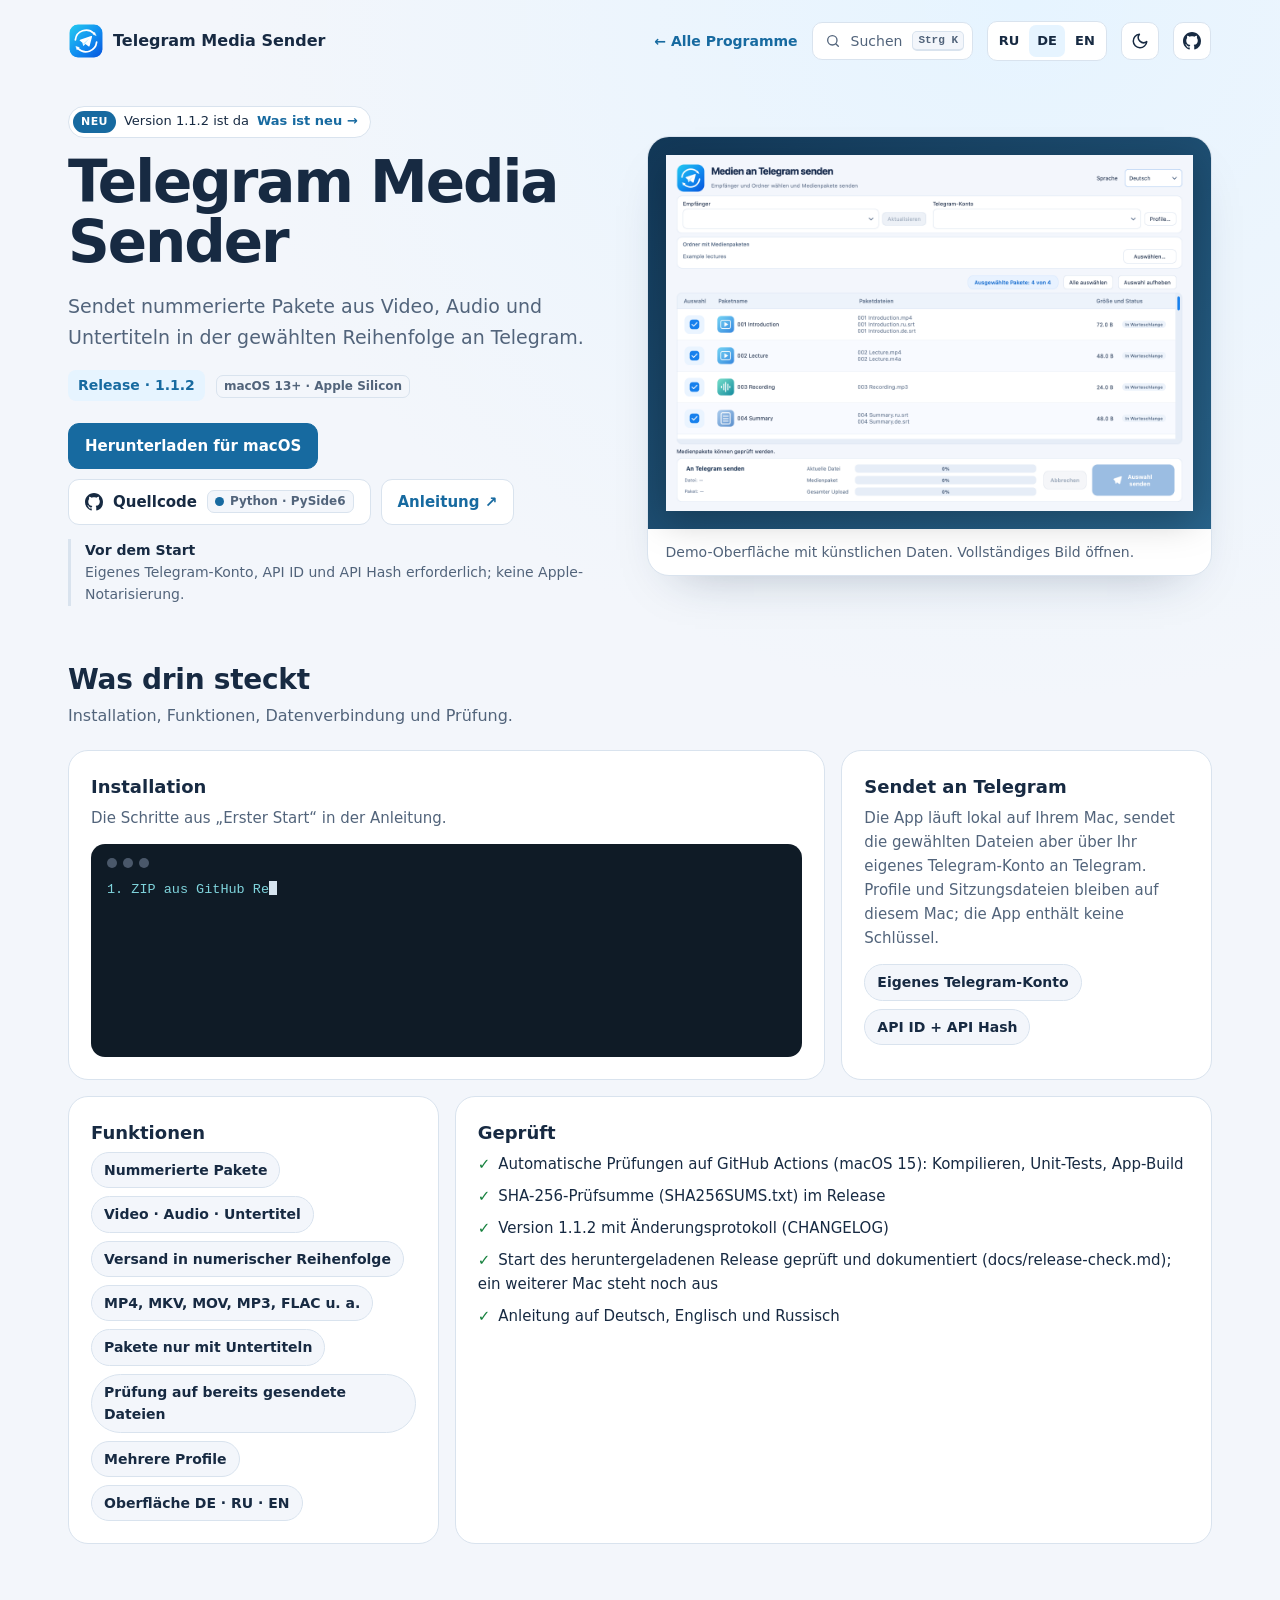
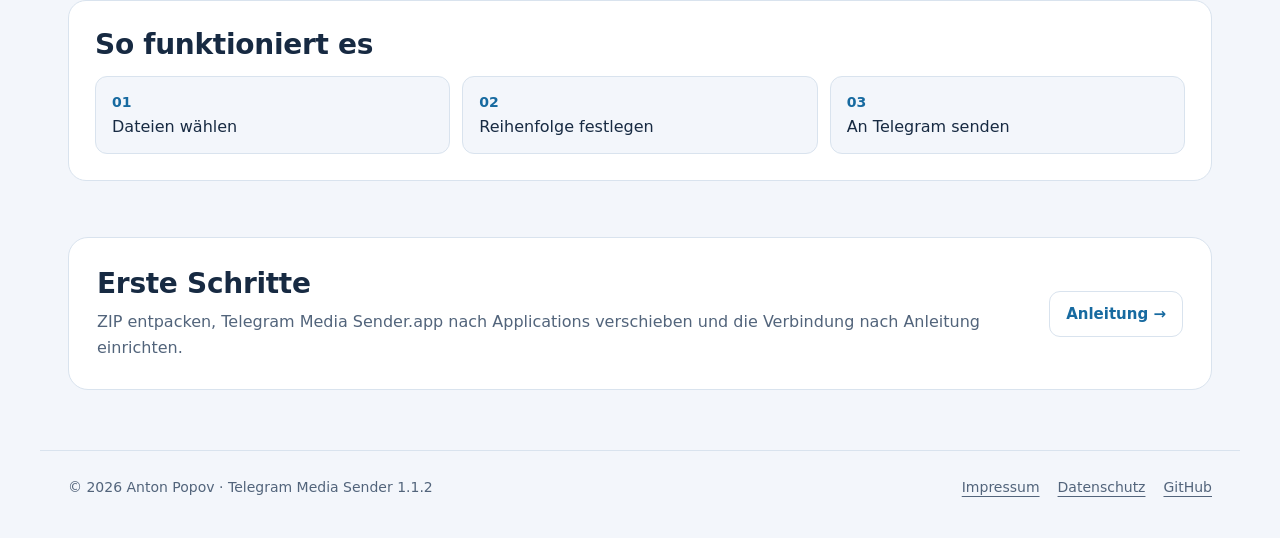
==== commit 70da7cfd: "kit: full brand in floating header, lighter pill transition" ====
--- a/index.html
+++ b/index.html
@@ -7,8 +7,8 @@
 <meta name="description" content="Sendet nummerierte Pakete aus Video, Audio und Untertiteln in der gewählten Reihenfolge an Telegram.">
 <title>Telegram Media Sender — Anleitung · Release · 1.1.2</title>
 <link rel="icon" href="presentation-icon.svg">
-<script src="assets/kit/kit-theme.js"></script><link rel="stylesheet" href="assets/kit/kit.css?v=2026.11.05-1"><script src="assets/kit/programs.js?v=2026.11.05-1" defer></script><script src="assets/kit/kit.js?v=2026.11.05-1" defer></script>
-<link rel="stylesheet" href="presentation.css?v=2026.11.05-1">
+<script src="assets/kit/kit-theme.js"></script><link rel="stylesheet" href="assets/kit/kit.css?v=2026.11.06-1"><script src="assets/kit/programs.js?v=2026.11.06-1" defer></script><script src="assets/kit/kit.js?v=2026.11.06-1" defer></script>
+<link rel="stylesheet" href="presentation.css?v=2026.11.06-1">
 </head>
 <body class="ppk-page">
 <a class="ppk-skip" href="#main">Zum Inhalt</a>
--- a/assets/kit/kit.css
+++ b/assets/kit/kit.css
@@ -52,14 +52,17 @@
 .ppk-search-btn:has(svg)::before,.ppk-icon-btn:has(svg)::before,.ppk-btn-gh:has(svg)::before{display:none}
 
 /* ---------- header: static markup, JS only improves it ---------- */
-.ppk-nav-wrap{position:sticky;top:0;z-index:40;padding:10px 0 0;transition:padding .3s}
+.ppk-nav-wrap{position:sticky;top:0;z-index:40;padding:10px 0 0}
 .ppk-nav-wrap.ppk-floating{padding-inline:8px}
-.ppk-nav{max-width:var(--ppk-shell);margin:0 auto;display:flex;align-items:center;gap:14px;padding:10px 28px;border:1px solid transparent;border-radius:0;font:14px/1.3 var(--ppk-font);color:var(--ppk-ink);transition:max-width .35s cubic-bezier(.2,.8,.2,1),padding .35s cubic-bezier(.2,.8,.2,1),border-radius .35s,background-color .35s,box-shadow .35s}
+.ppk-nav{position:relative;isolation:isolate;max-width:var(--ppk-shell);margin:0 auto;display:flex;align-items:center;gap:14px;padding:10px 28px;border:1px solid transparent;border-radius:0;font:14px/1.3 var(--ppk-font);color:var(--ppk-ink);transition:border-color .25s,border-radius .25s}
+/* Glass pill is a separate layer: the header jump to the pill changes layout once, the glass, blur and shadow only fade in (opacity), so scrolling past the threshold stays cheap. */
+.ppk-nav::before{content:"";position:absolute;inset:-1px;z-index:-1;border-radius:inherit;background:var(--ppk-glass);-webkit-backdrop-filter:blur(14px) saturate(1.4);backdrop-filter:blur(14px) saturate(1.4);box-shadow:0 10px 30px -18px rgba(0,0,0,.35);opacity:0;pointer-events:none;transition:opacity .25s}
 .ppk-nav *,.ppk-nav *::before,.ppk-nav *::after{box-sizing:border-box}
-.ppk-floating .ppk-nav{max-width:980px;padding:8px 10px 8px 16px;border-color:var(--ppk-line);border-radius:var(--ppk-radius-pill);background:var(--ppk-glass);-webkit-backdrop-filter:blur(14px) saturate(1.4);backdrop-filter:blur(14px) saturate(1.4);box-shadow:0 10px 30px -18px rgba(0,0,0,.35)}
+.ppk-floating .ppk-nav{max-width:980px;padding:8px 10px 8px 16px;border-color:var(--ppk-line);border-radius:var(--ppk-radius-pill)}
+.ppk-floating .ppk-nav::before{opacity:1}
 .ppk-brand{display:flex;align-items:center;gap:10px;min-width:0;font-size:16px;font-weight:750;color:var(--ppk-ink);text-decoration:none;white-space:nowrap}
 .ppk-brand img{width:34px;height:34px;flex:none;border-radius:9px}
-.ppk-brand span{overflow:hidden;text-overflow:ellipsis}
+.ppk-brand span{overflow:hidden;text-overflow:ellipsis;padding:3px 4px 3px 0;margin:-3px -4px -3px 0}
 .ppk-spacer{flex:1}
 .ppk-back{display:inline-flex;align-items:center;min-height:38px;font-size:14px;font-weight:650;color:var(--ppk-accent);text-decoration:none;white-space:nowrap}
 .ppk-back:hover{text-decoration:underline;text-underline-offset:4px}
@@ -237,7 +240,7 @@
 }
 
 @media (prefers-reduced-motion:reduce){
-  .ppk-nav-wrap,.ppk-nav,.ppk-pill,.ppk-btn,.ppk-chips span,.ppk-app-card,.ppk-reveal,.ppk-progress i,.ppk-page{transition:none!important}
+  .ppk-nav-wrap,.ppk-nav,.ppk-nav::before,.ppk-pill,.ppk-btn,.ppk-chips span,.ppk-app-card,.ppk-reveal,.ppk-progress i,.ppk-page{transition:none!important}
   .ppk-palette,.ppk-app-card,.ppk-rows li,.ppk-cursor,.ppk-live::before{animation:none!important}
   html.ppk-js .ppk-reveal:not(.ppk-in){opacity:1;transform:none}
 }
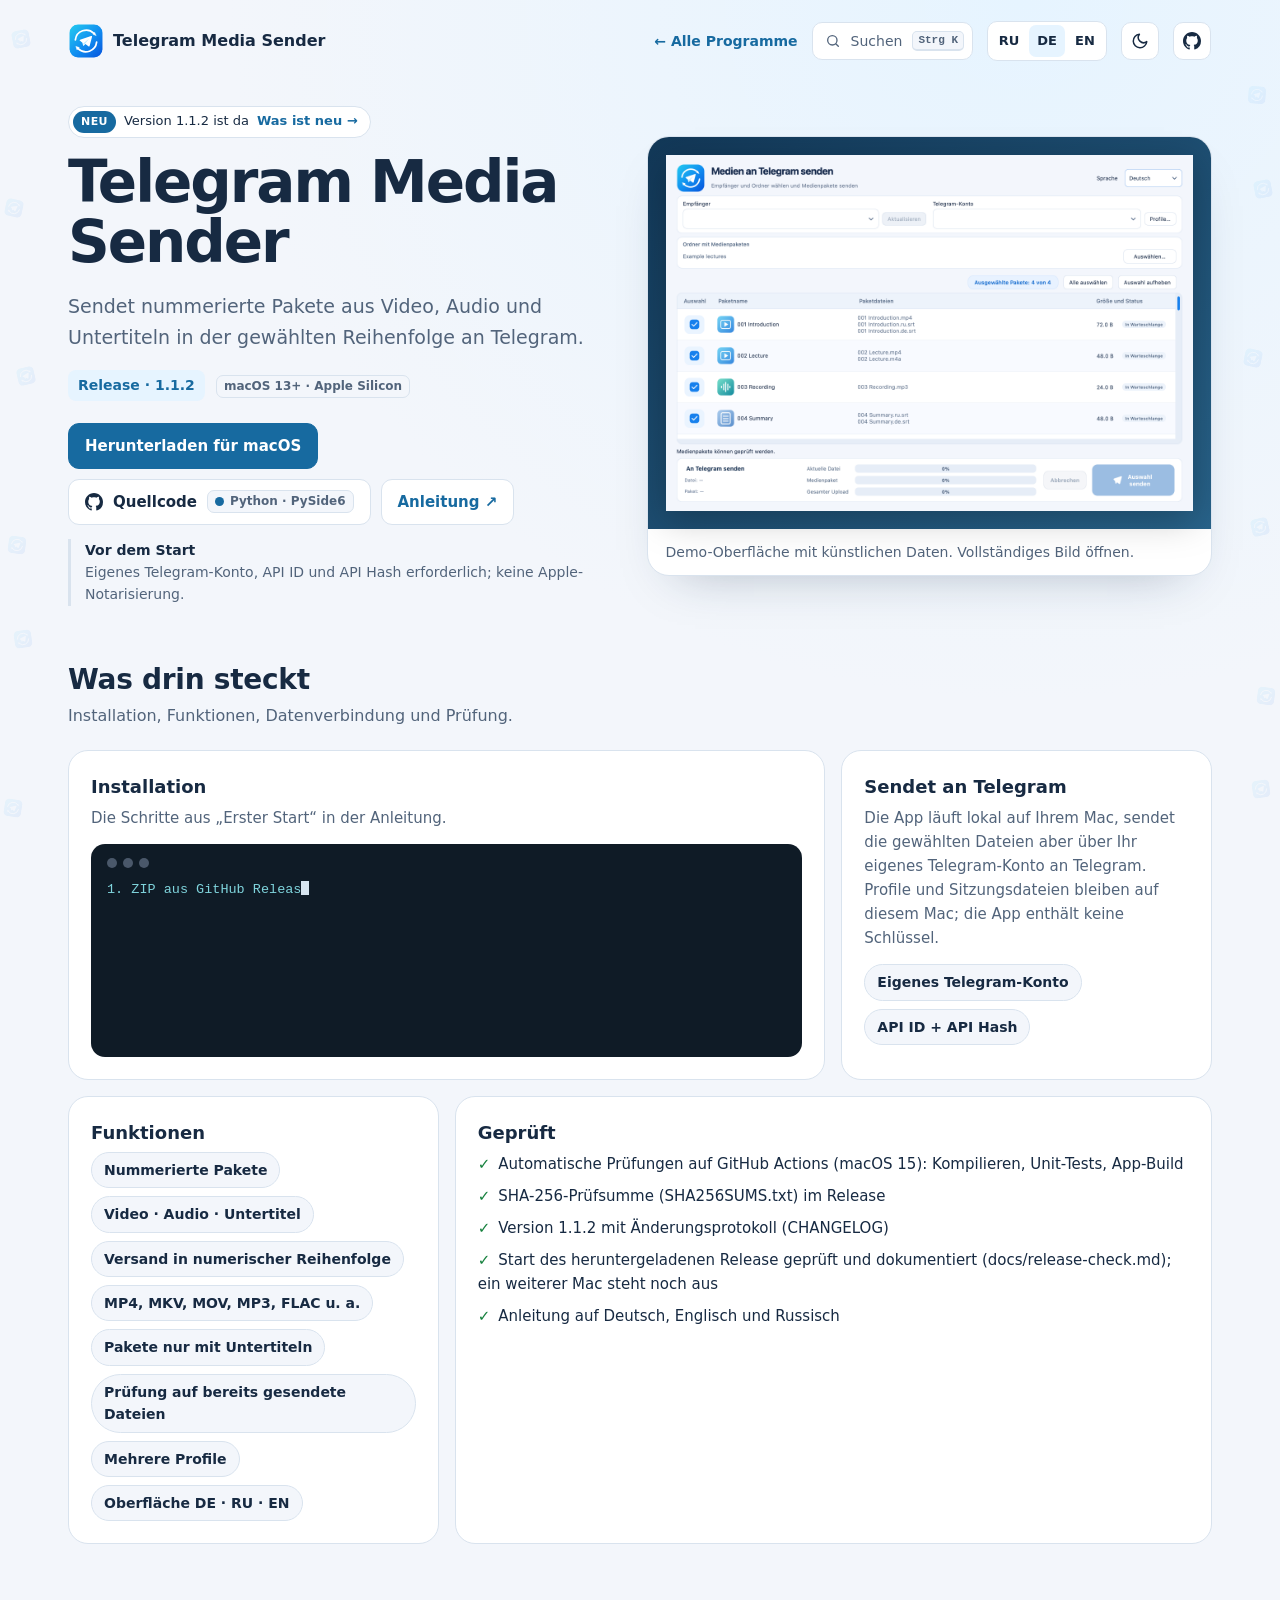
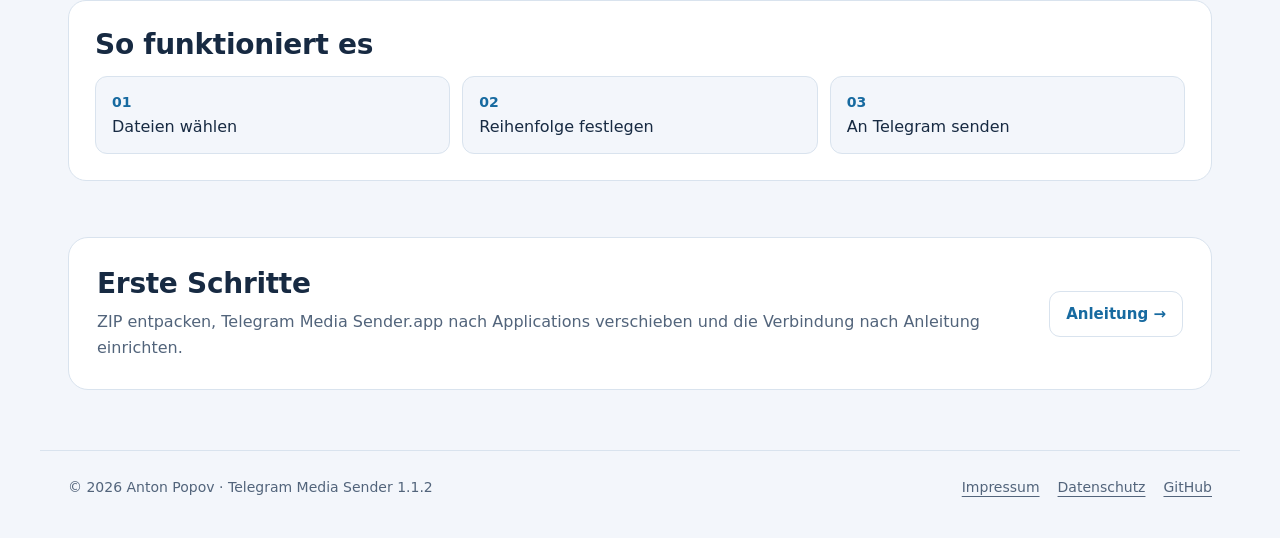
==== commit 05ec3efb: "kit: quiet side decor of program icons on wide screens One fixed, aria-hidden layer in the page marg" ====
--- a/index.html
+++ b/index.html
@@ -7,8 +7,8 @@
 <meta name="description" content="Sendet nummerierte Pakete aus Video, Audio und Untertiteln in der gewählten Reihenfolge an Telegram.">
 <title>Telegram Media Sender — Anleitung · Release · 1.1.2</title>
 <link rel="icon" href="presentation-icon.svg">
-<script src="assets/kit/kit-theme.js"></script><link rel="stylesheet" href="assets/kit/kit.css?v=2026.11.06-1"><script src="assets/kit/programs.js?v=2026.11.06-1" defer></script><script src="assets/kit/kit.js?v=2026.11.06-1" defer></script>
-<link rel="stylesheet" href="presentation.css?v=2026.11.06-1">
+<script src="assets/kit/kit-theme.js"></script><link rel="stylesheet" href="assets/kit/kit.css?v=2026.11.06-2"><script src="assets/kit/programs.js?v=2026.11.06-2" defer></script><script src="assets/kit/kit.js?v=2026.11.06-2" defer></script>
+<link rel="stylesheet" href="presentation.css?v=2026.11.06-2">
 </head>
 <body class="ppk-page">
 <a class="ppk-skip" href="#main">Zum Inhalt</a>
--- a/assets/kit/kit.css
+++ b/assets/kit/kit.css
@@ -245,3 +245,18 @@
   html.ppk-js .ppk-reveal:not(.ppk-in){opacity:1;transform:none}
 }
 @media (forced-colors:active){.ppk-pitem[aria-selected="true"]{outline:2px solid Highlight}.ppk-tabs button[aria-selected="true"]{outline:2px solid Highlight}}
+
+/* side decor (kit.js builds it on screens >= 1280px; nothing without JS) */
+.ppk-decor{display:none}
+@media (min-width:1280px){
+  .ppk-decor{display:block;position:fixed;inset:0;z-index:0;overflow:hidden;pointer-events:none;container-type:inline-size;opacity:0;transition:opacity 1.2s ease}
+  .ppk-decor.ppk-decor-on{opacity:1}
+  .ppk-decor-side{position:absolute;top:0;bottom:0;width:calc((100cqi - var(--ppk-decor-shell,var(--ppk-shell)))/2);animation:ppk-decor-drift 90s ease-in-out infinite alternate;will-change:transform}
+  .ppk-decor-l{left:0}
+  .ppk-decor-r{right:0;animation-direction:alternate-reverse}
+  .ppk-decor-i{--ppk-sz:clamp(18px,calc(var(--ppk-k,1) * ((100cqi - var(--ppk-decor-shell,var(--ppk-shell)))/2 - 28px)),72px);position:absolute;top:var(--ppk-y,0);left:calc(var(--ppk-x,.5) * (100% - 1.2 * var(--ppk-sz)) + .1 * var(--ppk-sz));width:var(--ppk-sz);height:var(--ppk-sz);object-fit:contain;opacity:.06;transform:rotate(var(--ppk-r,0deg));user-select:none}
+  [data-theme="dark"] .ppk-decor-i{opacity:.08}
+}
+@keyframes ppk-decor-drift{from{transform:translateY(-10px)}to{transform:translateY(10px)}}
+@media print{.ppk-decor{display:none!important}}
+@media (prefers-reduced-motion:reduce){.ppk-decor{transition:none}.ppk-decor-side{animation:none;will-change:auto}}
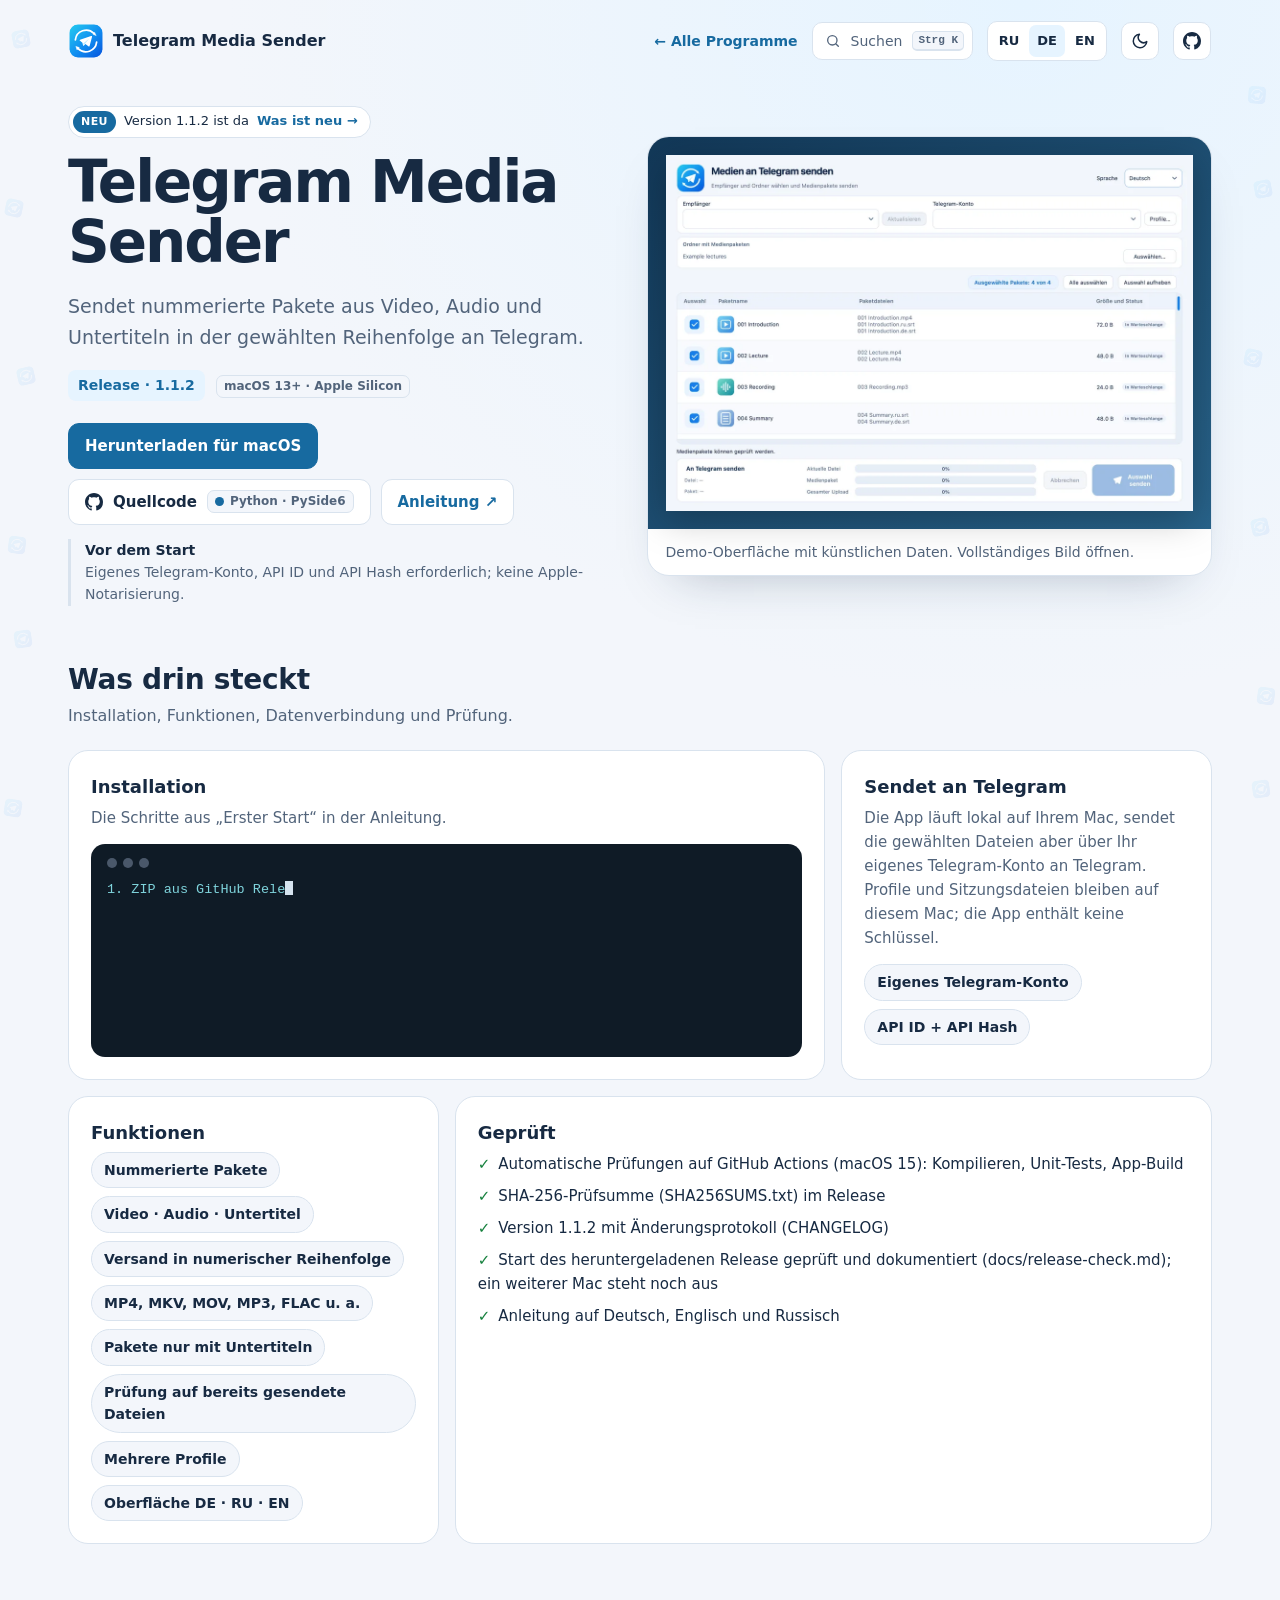
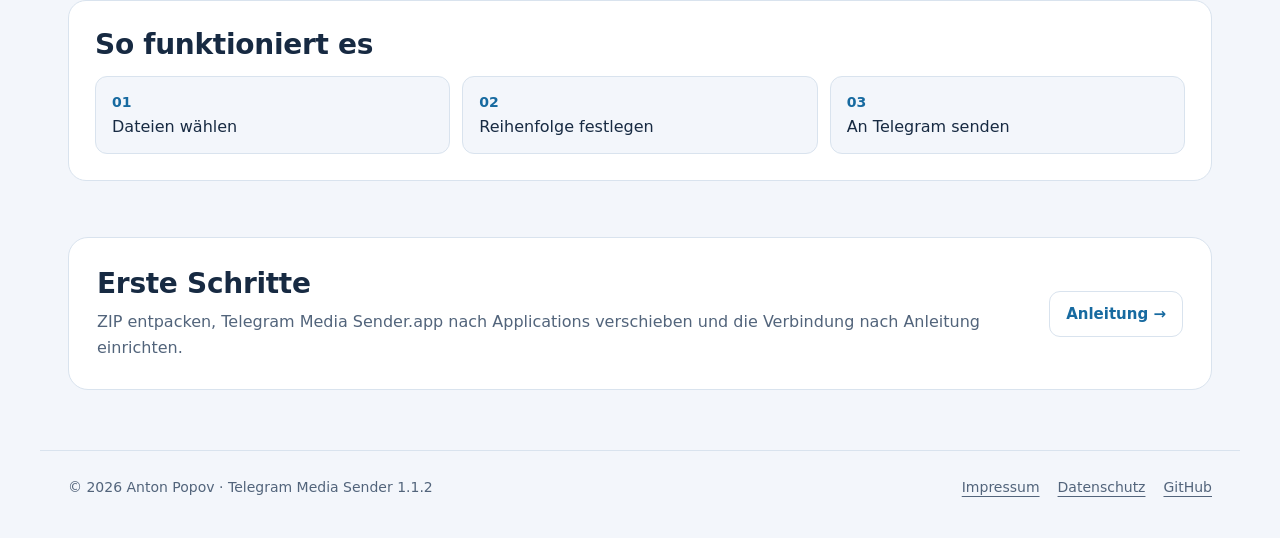
==== commit ba02b9f7: "perf: smaller site images and icons, local guide images Screenshots get WebP copies at twice their s" ====
--- a/index.html
+++ b/index.html
@@ -39,7 +39,7 @@
 
 </div>
 <figure class="ppk-preview">
-<div class="ppk-stage"><a href="docs/images/app-de.png"><img src="docs/images/app-de.png" alt="Telegram Media Sender — Demo-Oberfläche mit künstlichen Daten. Vollständiges Bild öffnen." decoding="async"></a></div>
+<div class="ppk-stage"><a href="docs/images/app-de.png"><img src="assets/web/app-de.e000f62c.webp" alt="Telegram Media Sender — Demo-Oberfläche mit künstlichen Daten. Vollständiges Bild öffnen." decoding="async" width="2560" height="1728" fetchpriority="high"></a></div>
 <figcaption>Demo-Oberfläche mit künstlichen Daten. Vollständiges Bild öffnen.</figcaption>
 </figure>
 </div>
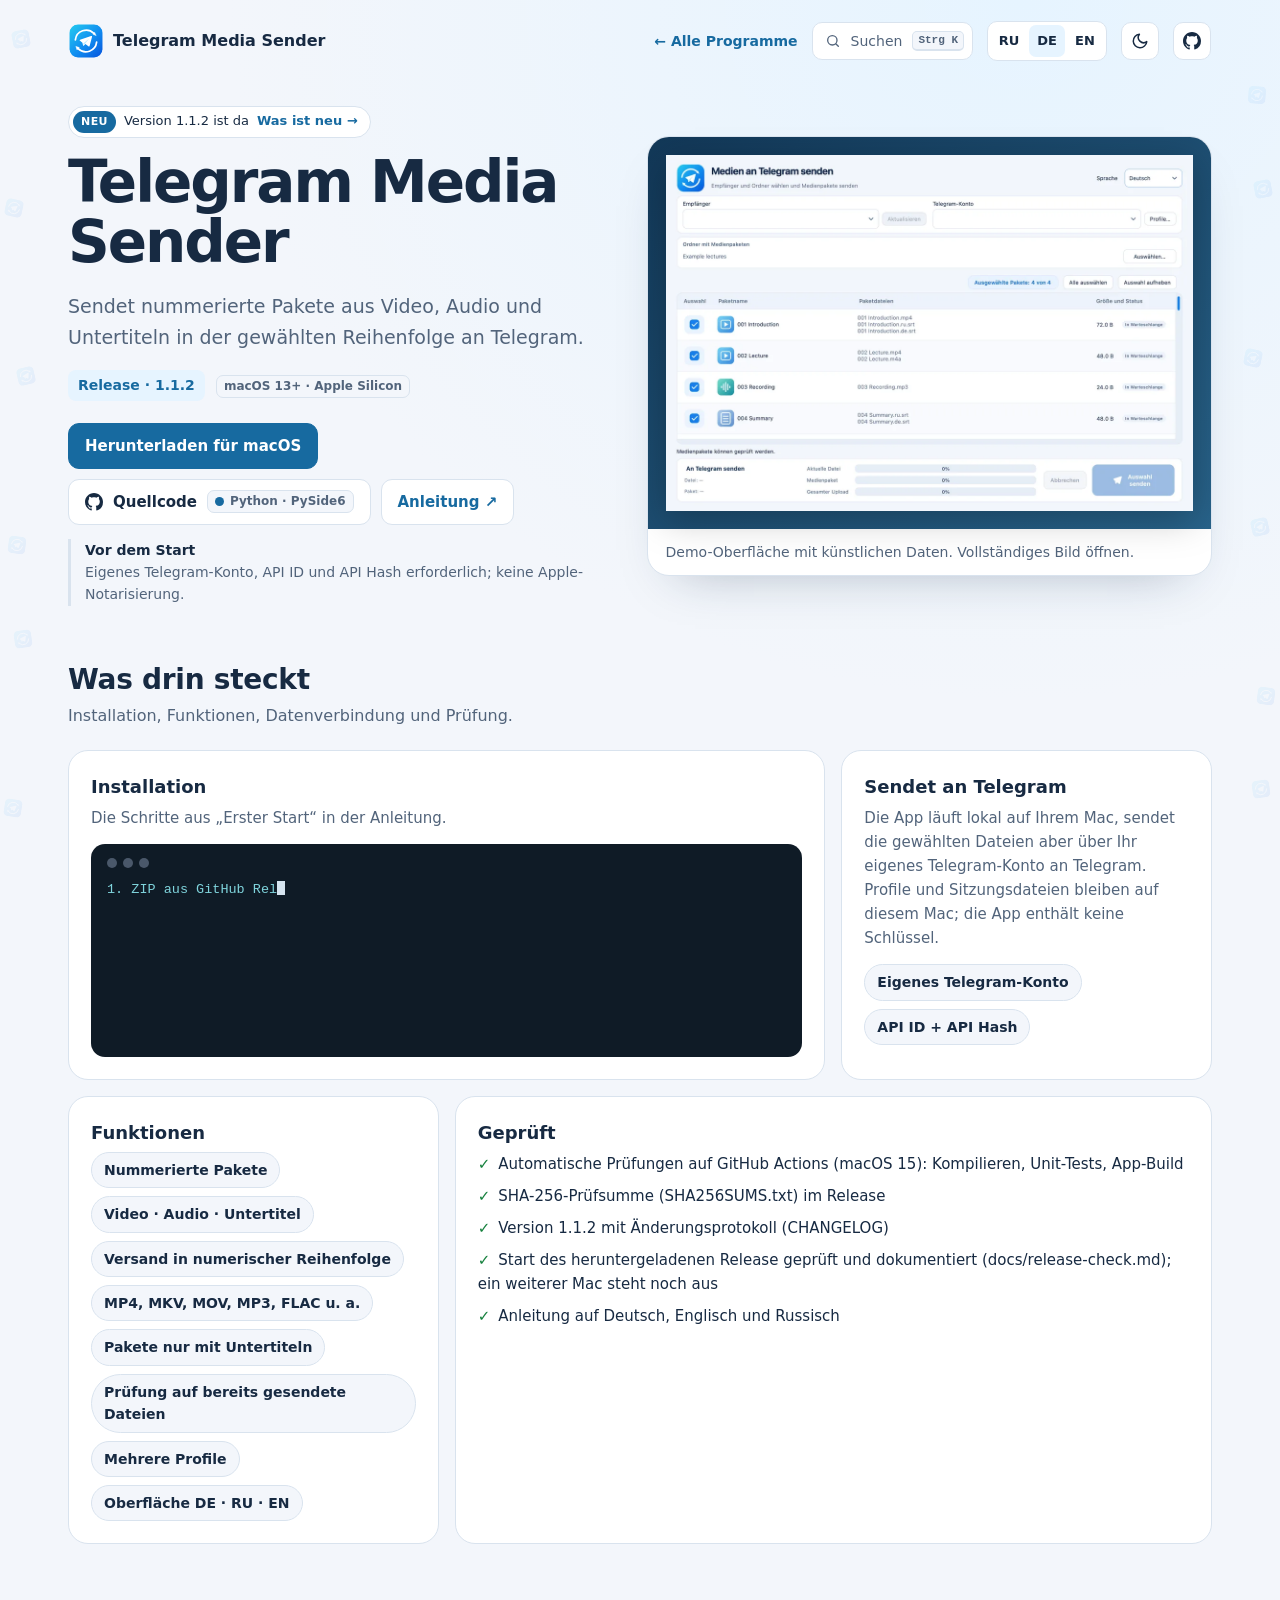
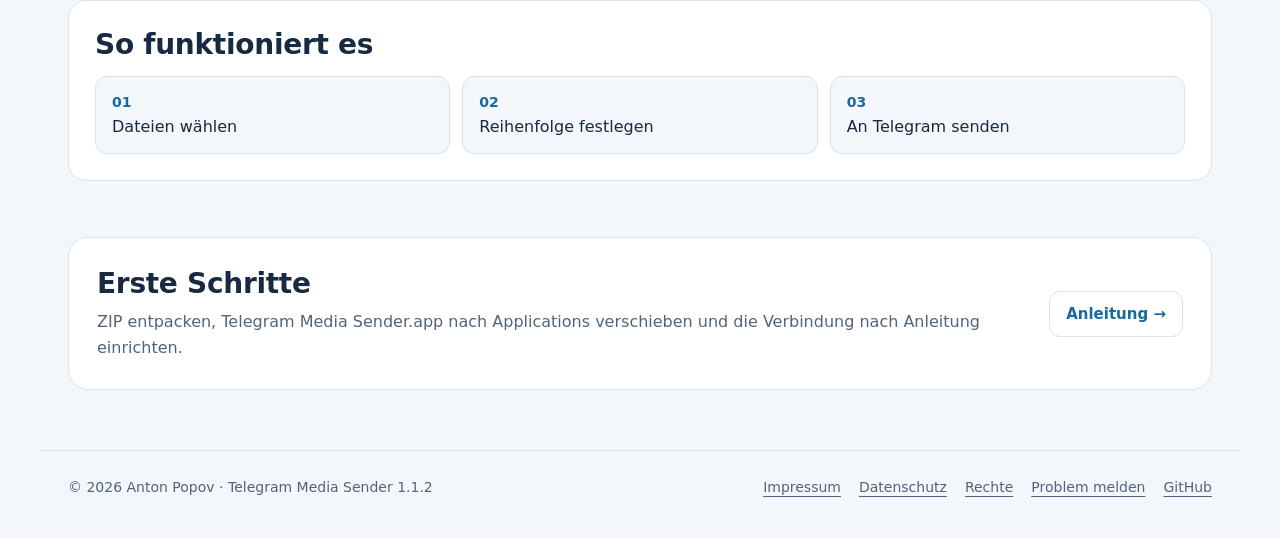
==== commit f9b03b09: "site: one tab title pattern and one footer across programs Landing titles name the program and what " ====
--- a/index.html
+++ b/index.html
@@ -5,7 +5,7 @@
 <meta name="viewport" content="width=device-width,initial-scale=1">
 <meta name="color-scheme" content="light dark">
 <meta name="description" content="Sendet nummerierte Pakete aus Video, Audio und Untertiteln in der gewählten Reihenfolge an Telegram.">
-<title>Telegram Media Sender — Anleitung · Release · 1.1.2</title>
+<title>Telegram Media Sender — Sendet nummerierte Pakete aus Video, Audio und Untertiteln in der gewählten Reihenfolge an Telegram</title>
 <link rel="icon" href="presentation-icon.svg">
 <script src="assets/kit/kit-theme.js"></script><link rel="stylesheet" href="assets/kit/kit.css?v=2026.11.06-2"><script src="assets/kit/programs.js?v=2026.11.06-2" defer></script><script src="assets/kit/kit.js?v=2026.11.06-2" defer></script>
 <link rel="stylesheet" href="presentation.css?v=2026.11.06-2">
@@ -66,8 +66,8 @@
 </section>
 </main>
 <footer class="ppk-footer">
-  <span>© 2026 Anton Popov · Telegram Media Sender 1.1.2</span>
-  <nav aria-label="Rechtliches"><a href="https://popovantondev.github.io/popovantondev/impressum.html">Impressum</a><a href="https://popovantondev.github.io/popovantondev/datenschutz.html">Datenschutz</a><a href="https://github.com/popovantondev/TelegramMediaSender">GitHub</a></nav>
+<span>© 2026 Anton Popov · Telegram Media Sender 1.1.2</span>
+<nav aria-label="Rechtliches"><a href="https://popovantondev.github.io/popovantondev/impressum.html">Impressum</a><a href="https://popovantondev.github.io/popovantondev/datenschutz.html">Datenschutz</a><a href="https://github.com/popovantondev/TelegramMediaSender/blob/main/RIGHTS.md">Rechte</a><a href="https://github.com/popovantondev/TelegramMediaSender/issues/new/choose">Problem melden</a><a href="https://github.com/popovantondev/TelegramMediaSender">GitHub</a></nav>
 </footer>
 </body>
 </html>
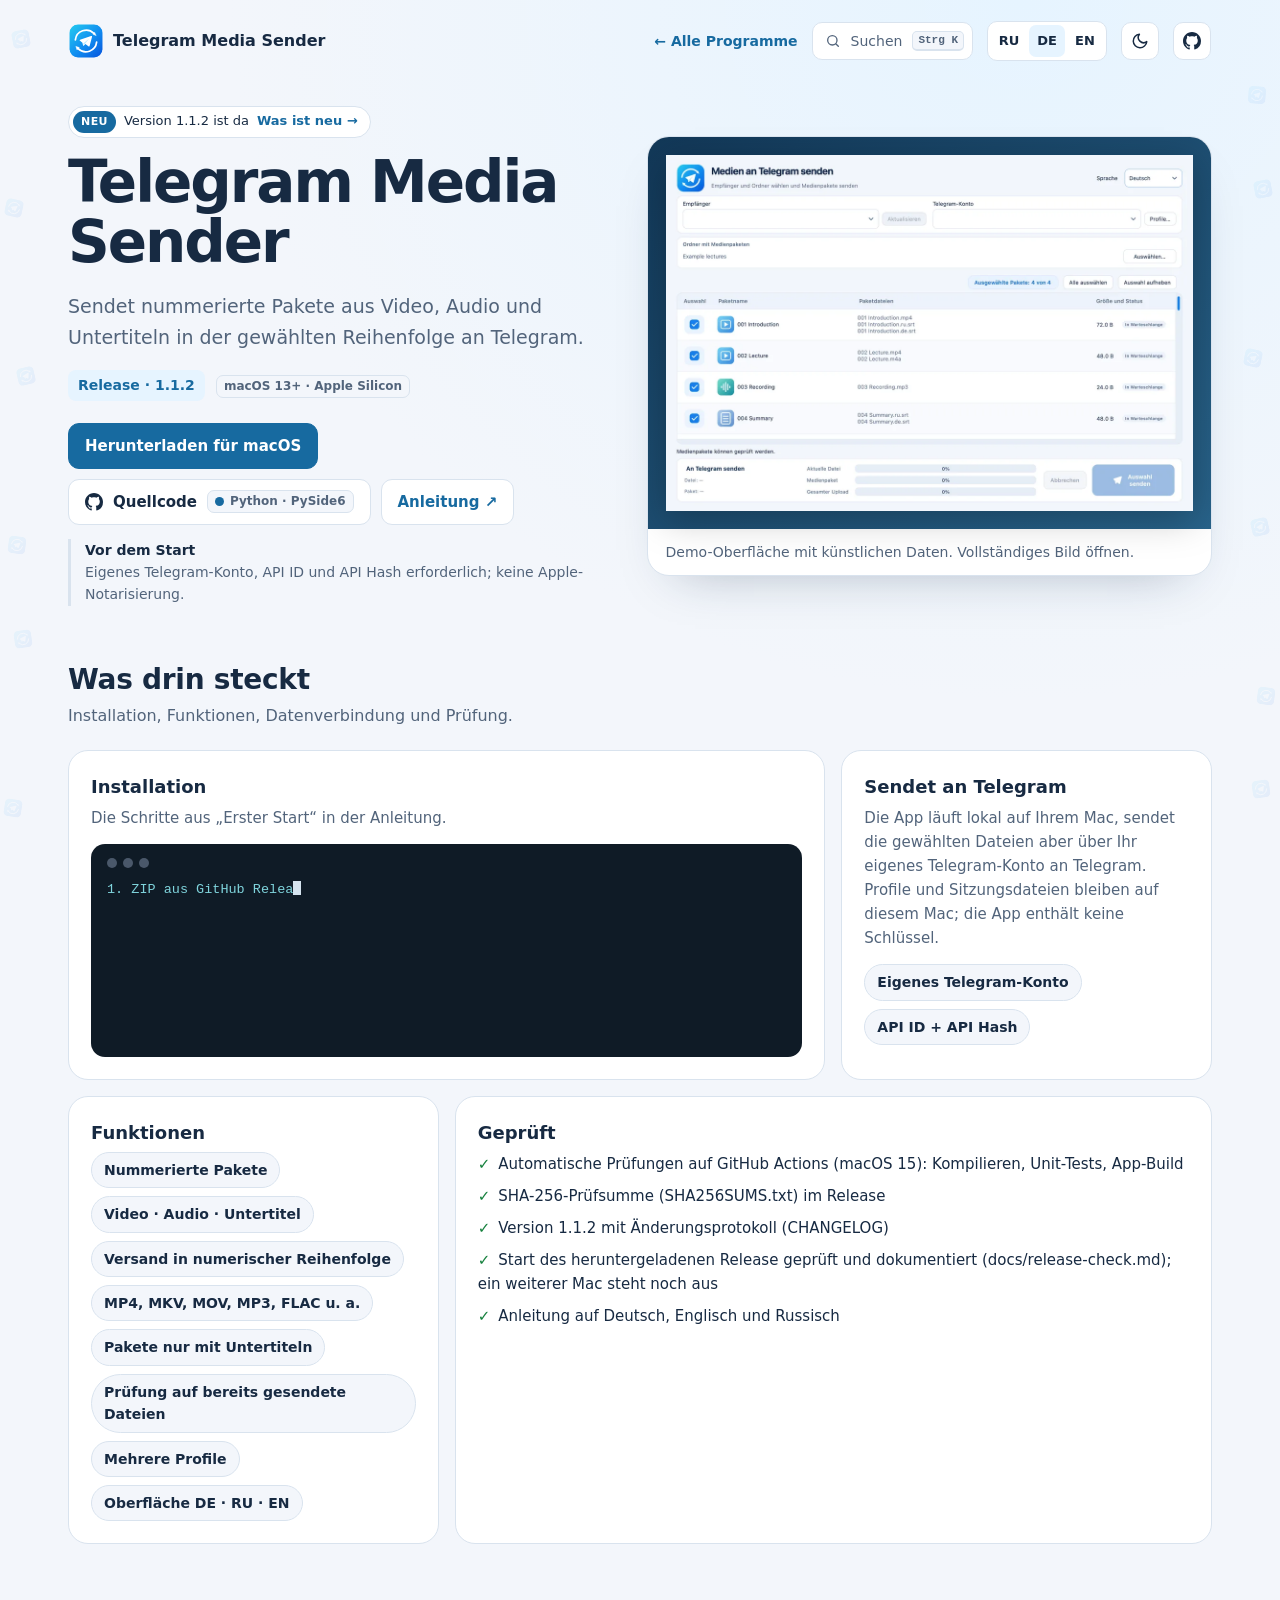
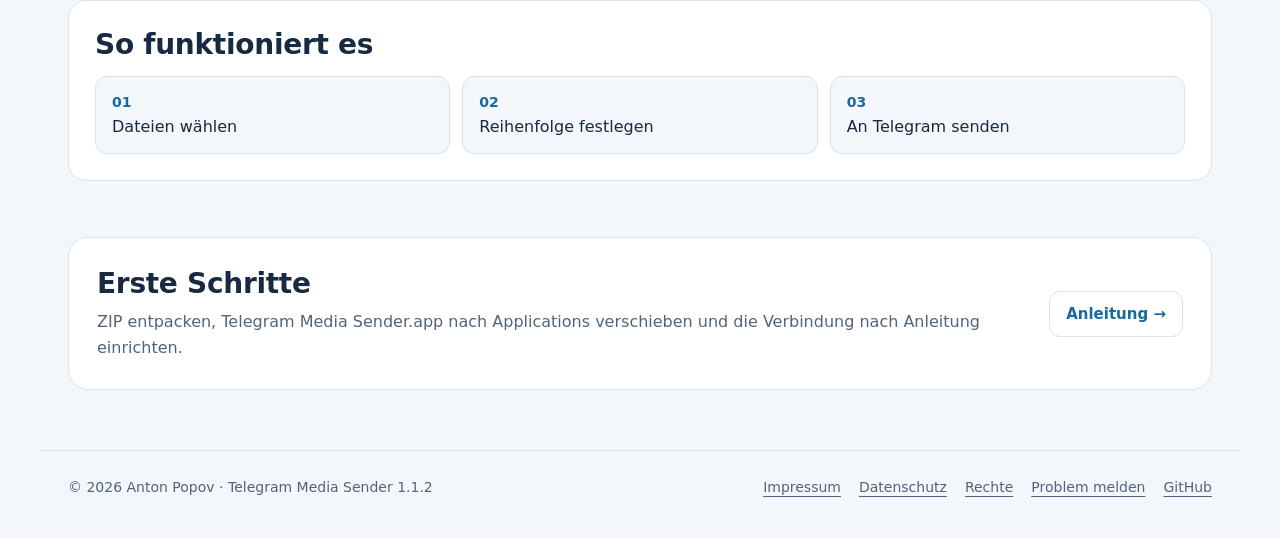
==== commit bbab6111: "kit: search box without focus frame, palette closes before leaving The palette input lost its clippe" ====
--- a/index.html
+++ b/index.html
@@ -7,8 +7,8 @@
 <meta name="description" content="Sendet nummerierte Pakete aus Video, Audio und Untertiteln in der gewählten Reihenfolge an Telegram.">
 <title>Telegram Media Sender — Sendet nummerierte Pakete aus Video, Audio und Untertiteln in der gewählten Reihenfolge an Telegram</title>
 <link rel="icon" href="presentation-icon.svg">
-<script src="assets/kit/kit-theme.js"></script><link rel="stylesheet" href="assets/kit/kit.css?v=2026.11.06-2"><script src="assets/kit/programs.js?v=2026.11.06-2" defer></script><script src="assets/kit/kit.js?v=2026.11.06-2" defer></script>
-<link rel="stylesheet" href="presentation.css?v=2026.11.06-2">
+<script src="assets/kit/kit-theme.js"></script><link rel="stylesheet" href="assets/kit/kit.css?v=2026.11.06-3"><script src="assets/kit/programs.js?v=2026.11.06-3" defer></script><script src="assets/kit/kit.js?v=2026.11.06-3" defer></script>
+<link rel="stylesheet" href="presentation.css?v=2026.11.06-3">
 </head>
 <body class="ppk-page">
 <a class="ppk-skip" href="#main">Zum Inhalt</a>
--- a/assets/kit/kit.css
+++ b/assets/kit/kit.css
@@ -173,6 +173,7 @@
 .ppk-phead{display:flex;align-items:center;border-bottom:1px solid var(--ppk-line)}
 .ppk-palette-input{flex:1;min-width:0;padding:16px 18px;border:0;background:transparent;color:var(--ppk-ink);font:inherit;font-size:17px;outline:none}
 .ppk-palette-input::placeholder{color:var(--ppk-muted);opacity:1}
+.ppk-overlay .ppk-palette-input:focus-visible{outline:none}
 .ppk-phead:focus-within{box-shadow:inset 0 -2px 0 var(--ppk-focus)}
 .ppk-pclose{margin-right:12px;padding:6px 8px;border:1px solid var(--ppk-line);border-radius:7px;background:var(--ppk-bg);color:var(--ppk-muted);font:600 12px/1 var(--ppk-mono);cursor:pointer}
 .ppk-plist{max-height:min(420px,55vh);margin:0;padding:6px;overflow:auto;list-style:none}
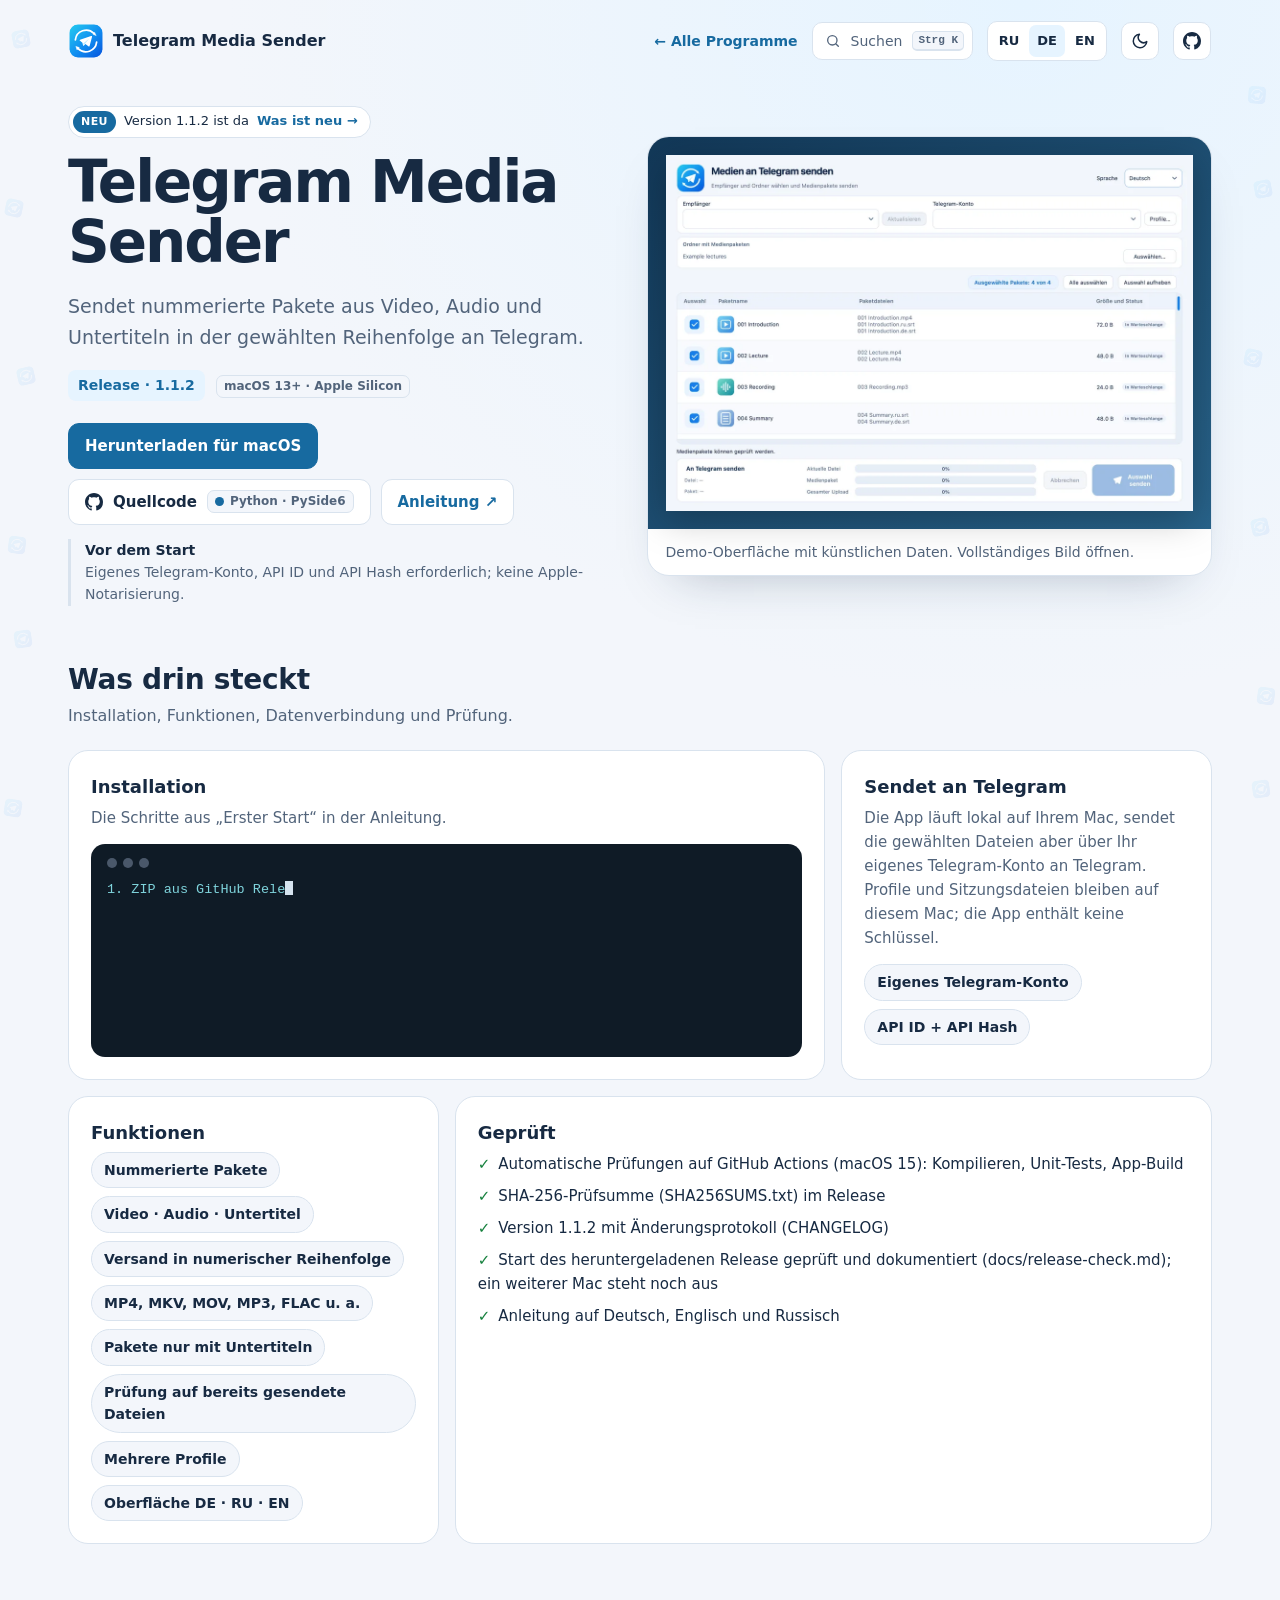
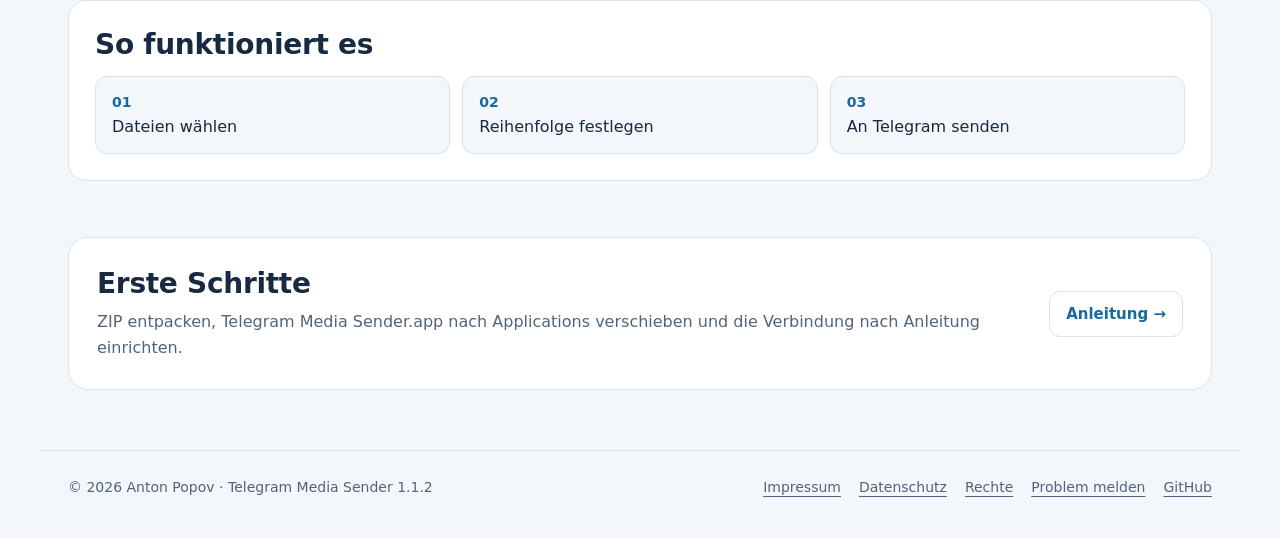
==== commit 1319c08e: "Kit update: stacked source-code button on narrow phones, 'Close' on touch search, new cache-busting " ====
--- a/index.html
+++ b/index.html
@@ -7,8 +7,8 @@
 <meta name="description" content="Sendet nummerierte Pakete aus Video, Audio und Untertiteln in der gewählten Reihenfolge an Telegram.">
 <title>Telegram Media Sender — Sendet nummerierte Pakete aus Video, Audio und Untertiteln in der gewählten Reihenfolge an Telegram</title>
 <link rel="icon" href="presentation-icon.svg">
-<script src="assets/kit/kit-theme.js"></script><link rel="stylesheet" href="assets/kit/kit.css?v=2026.11.06-3"><script src="assets/kit/programs.js?v=2026.11.06-3" defer></script><script src="assets/kit/kit.js?v=2026.11.06-3" defer></script>
-<link rel="stylesheet" href="presentation.css?v=2026.11.06-3">
+<script src="assets/kit/kit-theme.js"></script><link rel="stylesheet" href="assets/kit/kit.css?v=2026.11.16-1"><script src="assets/kit/programs.js?v=2026.11.16-1" defer></script><script src="assets/kit/kit.js?v=2026.11.16-1" defer></script>
+<link rel="stylesheet" href="presentation.css?v=2026.11.16-1">
 </head>
 <body class="ppk-page">
 <a class="ppk-skip" href="#main">Zum Inhalt</a>
--- a/assets/kit/kit.css
+++ b/assets/kit/kit.css
@@ -124,6 +124,7 @@
 .ppk-live::before{content:"";width:10px;height:10px;border-radius:50%;background:var(--ppk-ok);box-shadow:0 0 0 0 rgba(22,163,74,.55);animation:ppk-pulse 2s infinite}
 @keyframes ppk-pulse{70%{box-shadow:0 0 0 10px rgba(22,163,74,0)}100%{box-shadow:0 0 0 0 rgba(22,163,74,0)}}
 .ppk-checks{display:grid;gap:8px;margin:0;padding:0;list-style:none;font-size:15px}
+.ppk-checks li{overflow-wrap:anywhere}
 .ppk-checks li::before{content:"\2713";margin-right:8px;color:var(--ppk-ok);font-weight:800}
 
 /* ---------- steps ---------- */
@@ -226,18 +227,47 @@
   .ppk-pfoot{display:none}
   .ppk-overlay{padding-top:8vh}
 }
-@media (max-width:520px){
-  .ppk-nav{flex-wrap:wrap;row-gap:6px}
-  .ppk-nav::after{content:"";order:4;flex-basis:100%;height:0}
-  .ppk-brand{order:1;margin-right:auto}
+/* Phones: touch targets 44 px, the header is two full rows (name + theme + GitHub, then [back] search + language switch that fills the rest),
+   it scrolls away with the page instead of sticking (two rows would eat a seventh of the screen), long names wrap instead of being cut. */
+@media (max-width:640px){
+  .ppk-icon-btn{width:44px;height:44px}
+  .ppk-search-btn{width:44px;min-height:44px}
+  .ppk-back{width:44px;min-height:44px}
+  .ppk-langs a{min-width:40px;min-height:40px}
+  .ppk-brand{min-height:44px}
+  .ppk-tabs button{min-height:44px}
+  .ppk-pill{min-height:40px;font-size:13px;flex-wrap:wrap;row-gap:2px;border-radius:20px}
+  .ppk-pill .ppk-more{white-space:normal}
+  .ppk-field small{font-size:12px}
+  .ppk-pill .ppk-new{font-size:12px}
+  .ppk-footer a{display:inline-flex;align-items:center;justify-content:center;min-height:40px;min-width:44px}
+  /* Guide table of contents and disclosure rows: finger-sized rows (guides with their own class names carry the same rule in their own CSS) */
+  .ppk-page .ppk-contents a{display:inline-flex;align-items:center;min-height:44px;min-width:44px}
+  .ppk-page details>summary{padding-block:11px}
+  .ppk-pclose{min-width:44px;min-height:44px;margin-right:6px;font-size:13px}
+  .ppk-chip{font-size:12px}
+}
+@media (max-width:560px){
+  .ppk-nav-wrap{position:static}
+  .ppk-nav{flex-wrap:wrap;row-gap:8px;gap:8px}
+  .ppk-nav::after{content:"";order:4;flex-basis:100%;height:0;margin:-8px 0 0}
+  .ppk-brand{order:1;flex:1 1 0;min-width:0;white-space:normal;font-size:16px;line-height:1.15}
+  .ppk-brand>span{overflow:visible;text-overflow:clip}
   .ppk-theme-btn{order:2}
   .ppk-gh-btn{order:3}
-  .ppk-back{order:5}
-  .ppk-search-btn{order:6;margin-left:auto}
-  .ppk-langs{order:7}
+  .ppk-back{order:5;width:auto;padding:0 6px 0 0;font-size:14px;justify-content:flex-start}
+  .ppk-back::before{content:none}
+  .ppk-search-btn{order:6}
+  .ppk-nav:not(:has(.ppk-langs)) .ppk-search-btn{order:2}
+  .ppk-langs{order:7;flex:1 1 0;min-width:0;padding:2px}
+  .ppk-langs a{flex:1 1 0}
   .ppk-spacer{display:none}
   .ppk-floating .ppk-nav{border-radius:26px;padding:8px 10px}
   .ppk-tile{padding:18px}
+}
+@media (max-width:359px){
+  .ppk-back{font-size:0;width:44px;padding:0;justify-content:center}
+  .ppk-back::before{content:"\2190";font-size:20px}
 }
 
 @media (prefers-reduced-motion:reduce){
@@ -260,4 +290,6 @@
 }
 @keyframes ppk-decor-drift{from{transform:translateY(-10px)}to{transform:translateY(10px)}}
 @media print{.ppk-decor{display:none!important}}
-@media (prefers-reduced-motion:reduce){.ppk-decor{transition:none}.ppk-decor-side{animation:none;will-change:auto}}+@media (prefers-reduced-motion:reduce){.ppk-decor{transition:none}.ppk-decor-side{animation:none;will-change:auto}}
+/* very narrow phones: the technology chip goes under the source-code label instead of beside it in two tall blocks */
+@media (max-width:420px){.ppk-btn-gh{flex-wrap:wrap;row-gap:6px}.ppk-btn-gh .ppk-chip{flex:1 0 100%;justify-content:center;text-align:center}}
